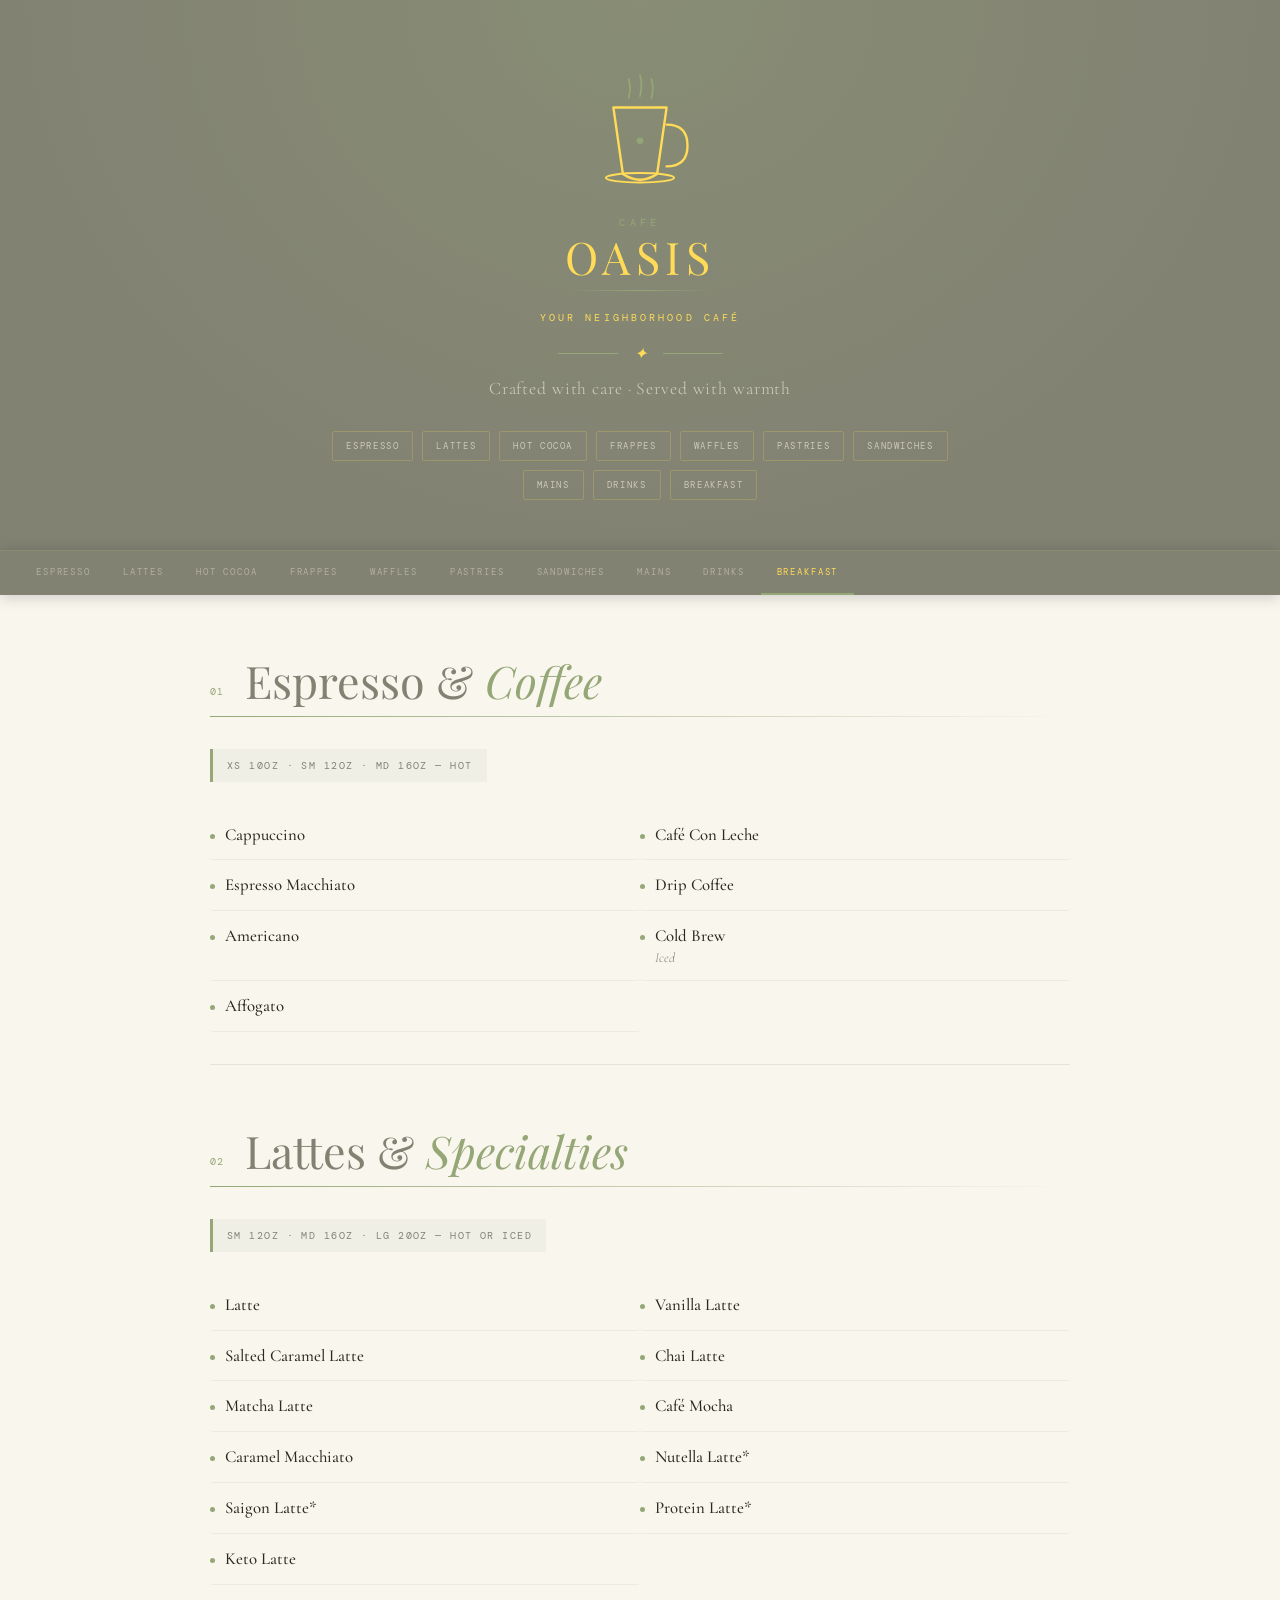
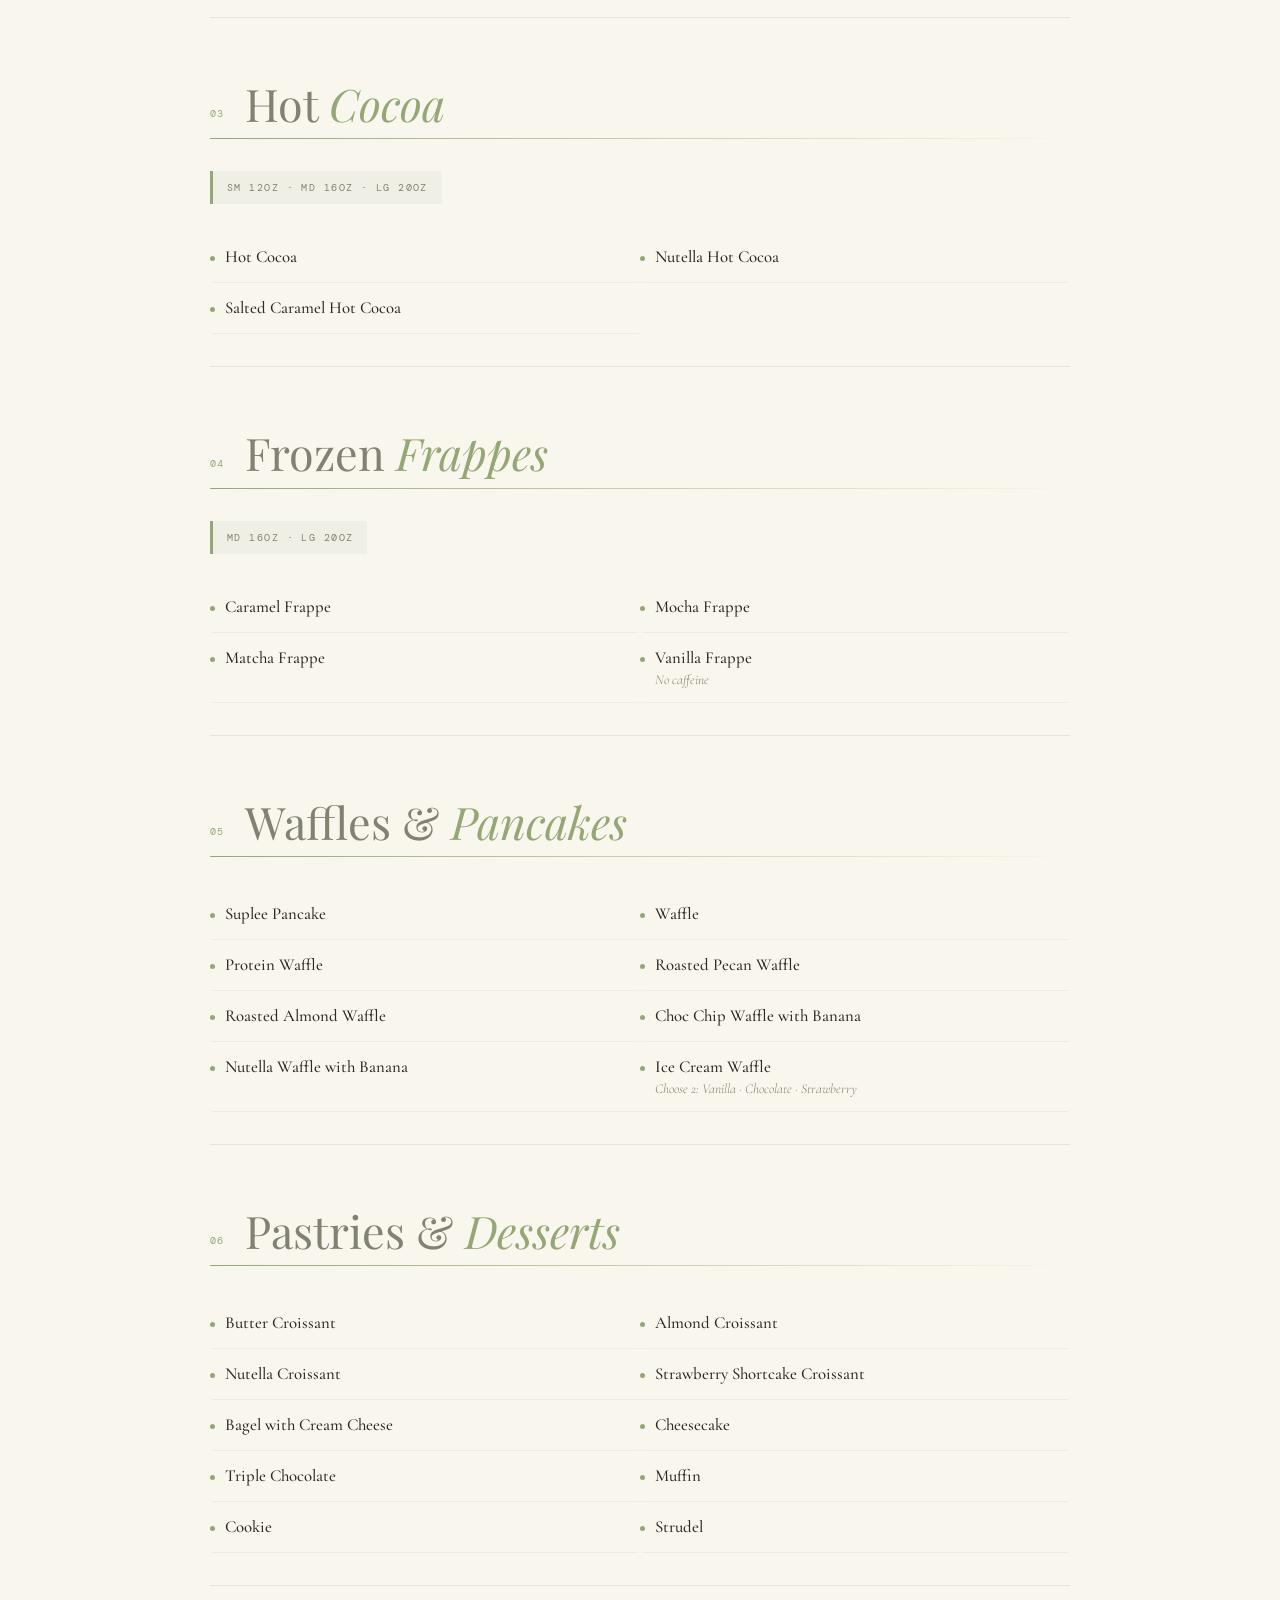
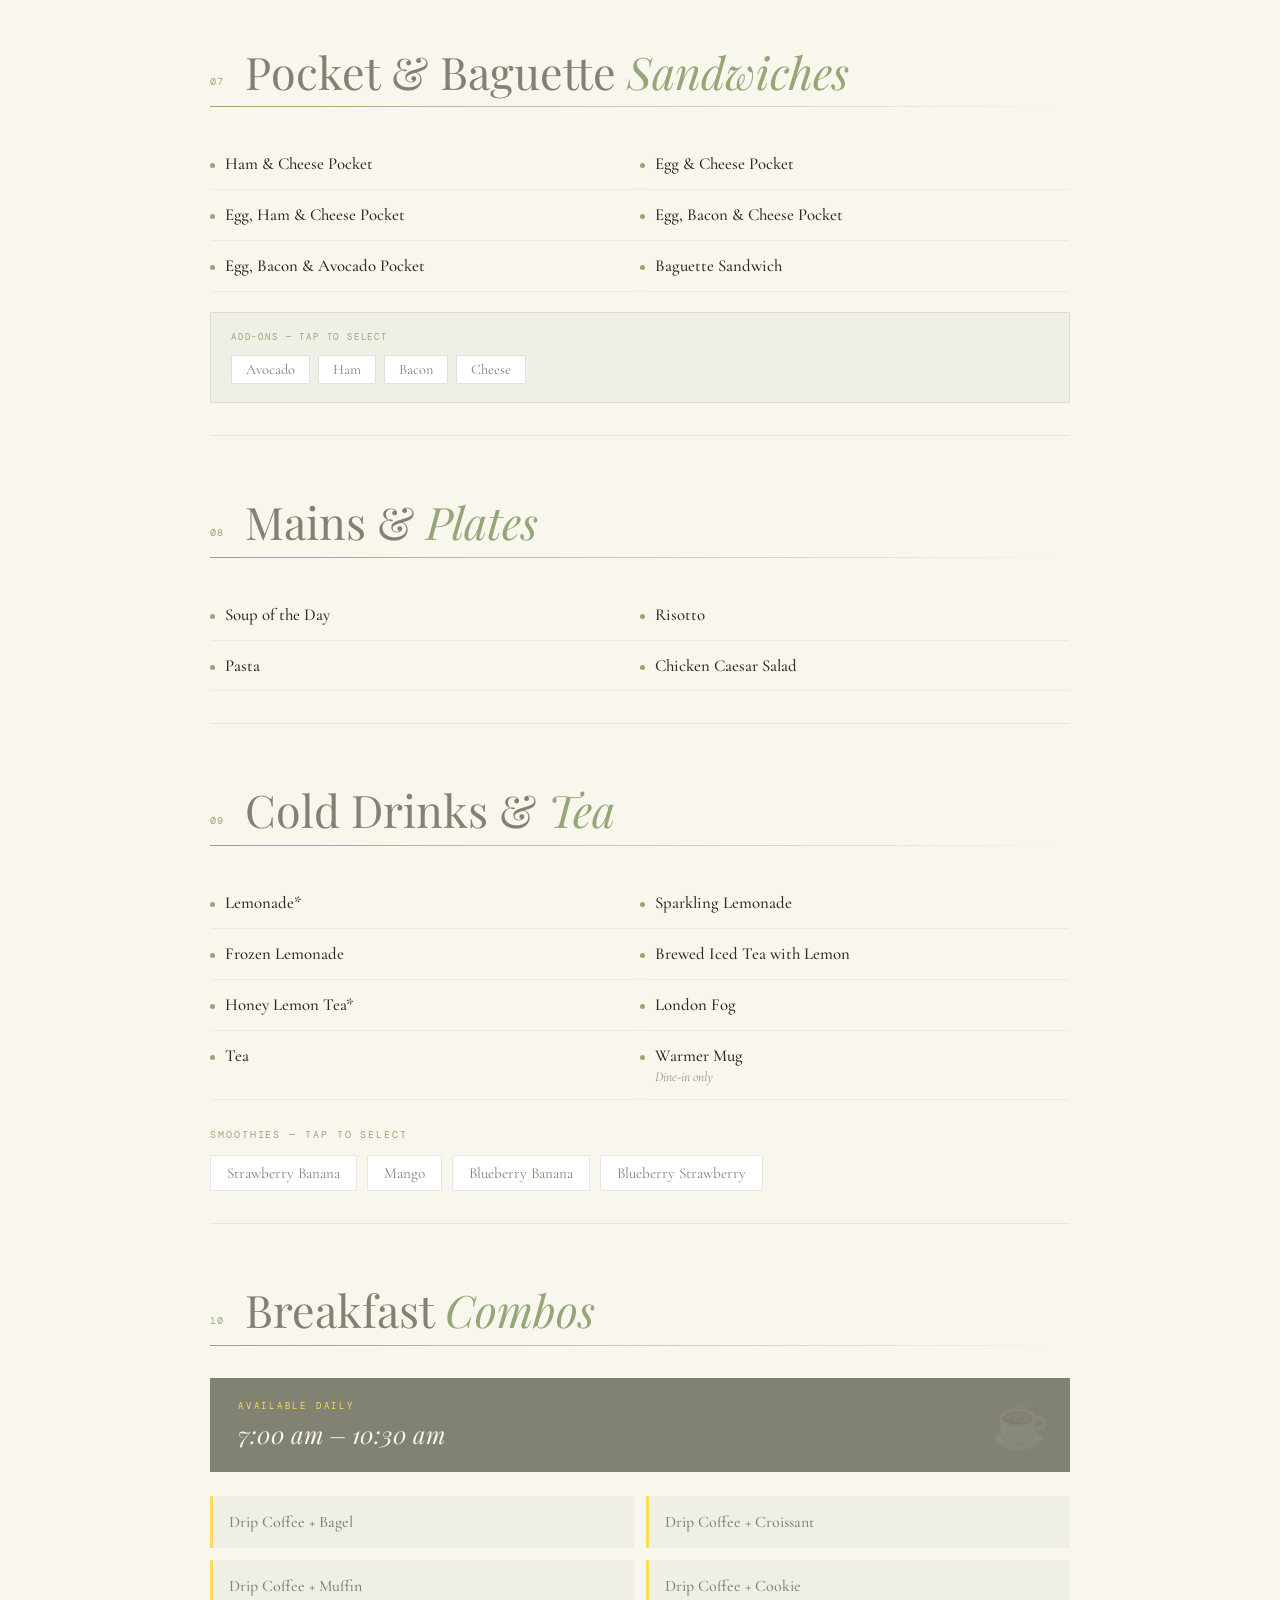
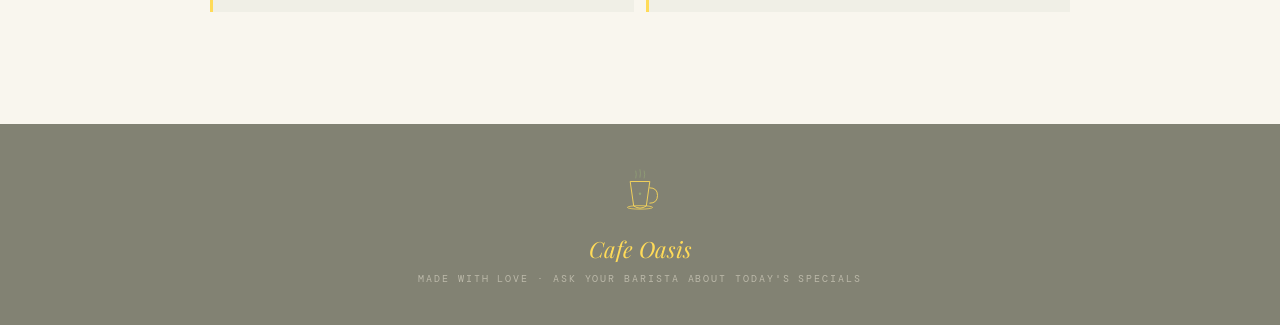
==== index.html @ a95faa0d "initial commit" ====
<!DOCTYPE html>
<html lang="en">
<head>
<meta charset="UTF-8">
<meta name="viewport" content="width=device-width, initial-scale=1.0">
<title>Cafe Oasis</title>
<link href="https://fonts.googleapis.com/css2?family=Playfair+Display:ital,wght@0,400;0,700;1,400&family=Cormorant+Garamond:wght@300;400;500&family=DM+Mono:wght@300;400&display=swap" rel="stylesheet">
<style>
  :root {
    --cream: #F9F6EE;
    --dark: #2A2A20;
    --espresso: #828273;
    --caramel: #95A776;
    --gold: #FFDB58;
    --muted: #828273;
    --section-bg: #F0EFE6;
  }

  html { scroll-behavior: smooth; }
  * { margin: 0; padding: 0; box-sizing: border-box; }

  body {
    background-color: var(--cream);
    color: var(--dark);
    font-family: 'Cormorant Garamond', serif;
    min-height: 100vh;
  }

  /* HERO */
  .hero {
    background-color: var(--espresso);
    color: var(--cream);
    text-align: center;
    padding: 60px 20px 50px;
    position: relative;
    overflow: hidden;
  }
  .hero::before {
    content: '';
    position: absolute;
    inset: 0;
    background: radial-gradient(ellipse at 50% 0%, rgba(149,167,118,0.3) 0%, transparent 70%);
  }
  .hero-tag {
    font-family: 'DM Mono', monospace;
    font-size: 0.65rem;
    letter-spacing: 0.3em;
    text-transform: uppercase;
    color: var(--gold);
    margin-bottom: 14px;
    opacity: 0;
    animation: fadeUp 0.8s 0.2s forwards;
    position: relative; z-index: 1;
  }
  .hero-divider {
    display: flex;
    align-items: center;
    justify-content: center;
    gap: 16px;
    margin: 20px auto 14px;
    opacity: 0;
    animation: fadeUp 0.8s 0.6s forwards;
    position: relative; z-index: 1;
  }
  .hero-divider span { width: 60px; height: 1px; background: var(--caramel); display: block; }
  .hero-divider i { color: var(--gold); font-size: 1rem; }
  .hero-sub {
    font-family: 'Cormorant Garamond', serif;
    font-size: 1.1rem;
    font-weight: 300;
    color: rgba(245,239,224,0.7);
    letter-spacing: 0.05em;
    opacity: 0;
    animation: fadeUp 0.8s 0.8s forwards;
    position: relative; z-index: 1;
  }

  /* HERO QUICK-JUMP NAV */
  .hero-nav {
    display: flex;
    flex-wrap: wrap;
    justify-content: center;
    gap: 9px;
    margin-top: 32px;
    max-width: 680px;
    margin-left: auto;
    margin-right: auto;
    opacity: 0;
    animation: fadeUp 0.8s 1s forwards;
    position: relative;
    z-index: 1;
  }
  .hero-nav a {
    font-family: 'DM Mono', monospace;
    font-size: 0.57rem;
    letter-spacing: 0.18em;
    text-transform: uppercase;
    color: rgba(245,239,224,0.65);
    text-decoration: none;
    padding: 8px 13px;
    border: 1px solid rgba(255,219,88,0.22);
    border-radius: 2px;
    transition: all 0.2s;
  }
  .hero-nav a:hover {
    color: var(--gold);
    border-color: var(--gold);
    background: rgba(255,219,88,0.1);
    transform: translateY(-1px);
  }

  /* STICKY NAV */
  .nav-wrapper {
    background: var(--espresso);
    border-top: 1px solid rgba(149,167,118,0.3);
    position: sticky;
    top: 0;
    z-index: 100;
    overflow-x: auto;
    scrollbar-width: none;
    box-shadow: 0 2px 14px rgba(0,0,0,0.18);
  }
  .nav-wrapper::-webkit-scrollbar { display: none; }
  .nav-tabs { display: flex; padding: 0 20px; min-width: max-content; }
  .nav-tab {
    font-family: 'DM Mono', monospace;
    font-size: 0.58rem;
    letter-spacing: 0.2em;
    text-transform: uppercase;
    color: rgba(245,239,224,0.42);
    padding: 15px 16px;
    cursor: pointer;
    border-bottom: 2px solid transparent;
    transition: all 0.2s;
    white-space: nowrap;
    text-decoration: none;
    display: block;
  }
  .nav-tab:hover { color: var(--gold); }
  .nav-tab.active { color: var(--gold); border-bottom-color: var(--caramel); }

  /* CONTENT */
  .content { max-width: 900px; margin: 0 auto; padding: 0 20px 80px; }

  /* SECTIONS */
  .section {
    padding: 64px 0 32px;
    border-bottom: 1px solid rgba(130,130,115,0.15);
    opacity: 0;
    transform: translateY(24px);
    transition: opacity 0.55s ease, transform 0.55s ease;
  }
  .section.visible { opacity: 1; transform: translateY(0); }
  .section:last-child { border-bottom: none; }

  .section-header { display: flex; align-items: flex-end; gap: 20px; margin-bottom: 10px; }
  .section-number {
    font-family: 'DM Mono', monospace;
    font-size: 0.6rem;
    color: var(--caramel);
    letter-spacing: 0.15em;
    padding-bottom: 6px;
  }
  .section-title {
    font-family: 'Playfair Display', serif;
    font-size: clamp(1.8rem, 5vw, 2.8rem);
    font-weight: 400;
    color: var(--espresso);
    line-height: 1;
  }
  .section-title em { font-style: italic; color: var(--caramel); }
  .section-rule {
    width: 100%;
    height: 1px;
    background: linear-gradient(to right, var(--caramel) 0%, transparent 100%);
    margin-bottom: 32px;
    margin-top: 12px;
  }
  .size-note {
    font-family: 'DM Mono', monospace;
    font-size: 0.6rem;
    letter-spacing: 0.15em;
    color: var(--muted);
    text-transform: uppercase;
    margin-bottom: 28px;
    padding: 10px 14px;
    background: var(--section-bg);
    border-left: 3px solid var(--caramel);
    display: inline-block;
  }

  /* MENU ITEMS */
  .items-grid { display: grid; grid-template-columns: 1fr 1fr; gap: 0; }
  @media (max-width: 580px) { .items-grid { grid-template-columns: 1fr; } }

  .menu-item {
    padding: 14px 10px 14px 0;
    border-bottom: 1px solid rgba(130,130,115,0.1);
    display: flex;
    align-items: baseline;
    gap: 10px;
    cursor: pointer;
    position: relative;
    transition: background 0.18s, padding-left 0.18s;
    border-radius: 3px;
  }
  .menu-item:hover { background: rgba(149,167,118,0.09); padding-left: 10px; }
  .menu-item:hover .item-dot { background: var(--gold); transform: scale(1.6); }
  .menu-item:hover .item-name { color: var(--caramel); }
  .menu-item.flash { background: rgba(255,219,88,0.15); }

  .item-dot {
    width: 5px; height: 5px;
    border-radius: 50%;
    background: var(--caramel);
    flex-shrink: 0;
    position: relative; top: -1px;
    transition: background 0.18s, transform 0.18s;
  }
  .item-name {
    font-family: 'Cormorant Garamond', serif;
    font-size: 1.05rem;
    font-weight: 500;
    color: var(--dark);
    line-height: 1.3;
    transition: color 0.18s;
  }
  .item-note {
    font-family: 'Cormorant Garamond', serif;
    font-size: 0.85rem;
    color: var(--muted);
    font-style: italic;
    font-weight: 300;
    display: block;
    margin-top: 2px;
  }

  /* ADD-ONS */
  .addons {
    margin-top: 20px;
    padding: 18px 20px;
    background: var(--section-bg);
    border: 1px solid rgba(149,167,118,0.2);
  }
  .addons-label {
    font-family: 'DM Mono', monospace;
    font-size: 0.57rem;
    letter-spacing: 0.2em;
    text-transform: uppercase;
    color: var(--caramel);
    margin-bottom: 12px;
  }
  .addons-list { display: flex; flex-wrap: wrap; gap: 8px; }
  .addon-chip {
    font-family: 'Cormorant Garamond', serif;
    font-size: 0.9rem;
    padding: 5px 14px;
    border: 1px solid rgba(130,130,115,0.25);
    color: var(--espresso);
    background: white;
    cursor: pointer;
    transition: all 0.18s;
    border-radius: 2px;
    user-select: none;
  }
  .addon-chip:hover { background: rgba(255,219,88,0.15); border-color: var(--gold); }
  .addon-chip.selected { background: var(--caramel); color: white; border-color: var(--caramel); }

  /* SMOOTHIES */
  .smoothie-list { display: flex; flex-wrap: wrap; gap: 10px; margin-top: 8px; }
  .smoothie-chip {
    font-family: 'Cormorant Garamond', serif;
    font-size: 0.95rem;
    padding: 8px 16px;
    background: white;
    border: 1px solid rgba(130,130,115,0.2);
    color: var(--espresso);
    cursor: pointer;
    transition: all 0.18s;
    border-radius: 2px;
  }
  .smoothie-chip:hover { background: var(--caramel); color: white; border-color: var(--caramel); }
  .smoothie-chip.selected { background: var(--caramel); color: white; border-color: var(--caramel); }

  /* BREAKFAST */
  .breakfast-banner {
    background: var(--espresso);
    color: var(--cream);
    padding: 22px 28px;
    margin-bottom: 24px;
    position: relative;
    overflow: hidden;
  }
  .breakfast-banner::after {
    content: '☕';
    position: absolute; right: 20px; top: 50%;
    transform: translateY(-50%);
    font-size: 3rem; opacity: 0.08;
  }
  .bb-label {
    font-family: 'DM Mono', monospace;
    font-size: 0.58rem; letter-spacing: 0.3em;
    color: var(--gold); text-transform: uppercase; margin-bottom: 6px;
  }
  .bb-time { font-family: 'Playfair Display', serif; font-size: 1.5rem; font-style: italic; }
  .breakfast-items { display: grid; grid-template-columns: 1fr 1fr; gap: 12px; }
  @media (max-width: 480px) { .breakfast-items { grid-template-columns: 1fr; } }
  .breakfast-combo {
    padding: 16px;
    background: var(--section-bg);
    border-left: 3px solid var(--gold);
    cursor: pointer;
    transition: all 0.18s;
  }
  .breakfast-combo:hover { background: rgba(255,219,88,0.12); border-left-color: var(--caramel); transform: translateX(3px); }
  .breakfast-combo.selected { border-left-color: var(--caramel); background: rgba(149,167,118,0.12); }
  .combo-name { font-family: 'Cormorant Garamond', serif; font-size: 1rem; font-weight: 500; color: var(--espresso); }

  /* TOAST */
  .toast {
    position: fixed;
    bottom: 28px; left: 50%;
    transform: translateX(-50%) translateY(16px);
    background: var(--dark);
    color: var(--gold);
    font-family: 'DM Mono', monospace;
    font-size: 0.62rem;
    letter-spacing: 0.1em;
    padding: 11px 22px;
    border-radius: 2px;
    opacity: 0;
    pointer-events: none;
    transition: all 0.28s;
    z-index: 999;
    white-space: nowrap;
    border-left: 3px solid var(--caramel);
    box-shadow: 0 4px 20px rgba(0,0,0,0.2);
  }
  .toast.show { opacity: 1; transform: translateX(-50%) translateY(0); }

  /* BACK TO TOP */
  .back-top {
    position: fixed;
    bottom: 28px; right: 24px;
    width: 42px; height: 42px;
    background: var(--espresso);
    color: var(--gold);
    border: 1px solid rgba(255,219,88,0.3);
    border-radius: 2px;
    display: flex; align-items: center; justify-content: center;
    cursor: pointer;
    font-size: 1.1rem;
    opacity: 0; pointer-events: none;
    transition: all 0.3s;
    text-decoration: none;
    z-index: 200;
  }
  .back-top.visible { opacity: 1; pointer-events: all; }
  .back-top:hover { background: var(--caramel); border-color: var(--caramel); color: white; transform: translateY(-2px); }

  /* FOOTER */
  .footer {
    background: var(--espresso);
    color: rgba(245,239,224,0.5);
    text-align: center;
    padding: 40px 20px;
    font-family: 'DM Mono', monospace;
    font-size: 0.6rem;
    letter-spacing: 0.2em;
    text-transform: uppercase;
  }
  .footer strong {
    display: block;
    font-family: 'Playfair Display', serif;
    font-size: 1.4rem; font-weight: 400; font-style: italic;
    color: var(--gold); letter-spacing: 0; text-transform: none; margin-bottom: 8px;
  }

  @keyframes fadeUp {
    from { opacity: 0; transform: translateY(20px); }
    to { opacity: 1; transform: translateY(0); }
  }
</style>
</head>
<body>

<!-- HERO -->
<div class="hero" id="top">
  <div style="display:flex;flex-direction:column;align-items:center;margin-bottom:20px;opacity:0;animation:fadeUp 0.8s 0.1s forwards;position:relative;z-index:1;">
    <svg xmlns="http://www.w3.org/2000/svg" viewBox="0 0 200 160" width="190" height="152">
      <path d="M72 50 L82 120 Q100 132 118 120 L128 50 Z" fill="none" stroke="#FFDB58" stroke-width="2.5" stroke-linejoin="round"/>
      <path d="M128 68 Q150 68 150 90 Q150 112 128 112" fill="none" stroke="#FFDB58" stroke-width="2.5" stroke-linecap="round"/>
      <path d="M88 40 Q91 30 88 20" fill="none" stroke="#95A776" stroke-width="1.8" stroke-linecap="round"/>
      <path d="M100 38 Q103 26 100 16" fill="none" stroke="#95A776" stroke-width="1.8" stroke-linecap="round"/>
      <path d="M112 40 Q115 30 112 20" fill="none" stroke="#95A776" stroke-width="1.8" stroke-linecap="round"/>
      <ellipse cx="100" cy="124" rx="36" ry="5" fill="none" stroke="#FFDB58" stroke-width="2"/>
      <circle cx="100" cy="85" r="3.5" fill="#95A776" opacity="0.9"/>
    </svg>
    <div style="text-align:center;margin-top:4px;">
      <div style="font-family:'DM Mono',monospace;font-size:0.62rem;letter-spacing:0.45em;color:#95A776;text-transform:uppercase;margin-bottom:6px;">cafe</div>
      <div style="font-family:'Playfair Display',serif;font-size:2.8rem;font-weight:400;letter-spacing:0.12em;color:#FFDB58;line-height:1;text-transform:uppercase;">Oasis</div>
      <div style="height:1px;background:linear-gradient(to right,transparent,#95A776,transparent);margin-top:10px;"></div>
    </div>
  </div>

  <div class="hero-tag">Your Neighborhood Café</div>
  <div class="hero-divider"><span></span><i>✦</i><span></span></div>
  <div class="hero-sub">Crafted with care · Served with warmth</div>

  <!-- Quick-jump links in hero -->
  <nav class="hero-nav">
    <a href="#espresso">Espresso</a>
    <a href="#lattes">Lattes</a>
    <a href="#cocoa">Hot Cocoa</a>
    <a href="#frappes">Frappes</a>
    <a href="#waffles">Waffles</a>
    <a href="#pastries">Pastries</a>
    <a href="#sandwiches">Sandwiches</a>
    <a href="#mains">Mains</a>
    <a href="#drinks">Drinks</a>
    <a href="#breakfast">Breakfast</a>
  </nav>
</div>

<!-- STICKY NAV TABS -->
<div class="nav-wrapper">
  <div class="nav-tabs">
    <a class="nav-tab active" href="#espresso">Espresso</a>
    <a class="nav-tab" href="#lattes">Lattes</a>
    <a class="nav-tab" href="#cocoa">Hot Cocoa</a>
    <a class="nav-tab" href="#frappes">Frappes</a>
    <a class="nav-tab" href="#waffles">Waffles</a>
    <a class="nav-tab" href="#pastries">Pastries</a>
    <a class="nav-tab" href="#sandwiches">Sandwiches</a>
    <a class="nav-tab" href="#mains">Mains</a>
    <a class="nav-tab" href="#drinks">Drinks</a>
    <a class="nav-tab" href="#breakfast">Breakfast</a>
  </div>
</div>

<!-- CONTENT -->
<div class="content">

  <!-- 01 ESPRESSO -->
  <div class="section" id="espresso">
    <div class="section-header">
      <div class="section-number">01</div>
      <h2 class="section-title">Espresso &amp; <em>Coffee</em></h2>
    </div>
    <div class="section-rule"></div>
    <div class="size-note">XS 10oz · SM 12oz · MD 16oz — Hot</div>
    <div class="items-grid">
      <div class="menu-item"><div class="item-dot"></div><div><div class="item-name">Cappuccino</div></div></div>
      <div class="menu-item"><div class="item-dot"></div><div><div class="item-name">Café Con Leche</div></div></div>
      <div class="menu-item"><div class="item-dot"></div><div><div class="item-name">Espresso Macchiato</div></div></div>
      <div class="menu-item"><div class="item-dot"></div><div><div class="item-name">Drip Coffee</div></div></div>
      <div class="menu-item"><div class="item-dot"></div><div><div class="item-name">Americano</div></div></div>
      <div class="menu-item"><div class="item-dot"></div><div><div class="item-name">Cold Brew</div><span class="item-note">Iced</span></div></div>
      <div class="menu-item"><div class="item-dot"></div><div><div class="item-name">Affogato</div></div></div>
    </div>
  </div>

  <!-- 02 LATTES -->
  <div class="section" id="lattes">
    <div class="section-header">
      <div class="section-number">02</div>
      <h2 class="section-title">Lattes &amp; <em>Specialties</em></h2>
    </div>
    <div class="section-rule"></div>
    <div class="size-note">SM 12oz · MD 16oz · LG 20oz — Hot or Iced</div>
    <div class="items-grid">
      <div class="menu-item"><div class="item-dot"></div><div><div class="item-name">Latte</div></div></div>
      <div class="menu-item"><div class="item-dot"></div><div><div class="item-name">Vanilla Latte</div></div></div>
      <div class="menu-item"><div class="item-dot"></div><div><div class="item-name">Salted Caramel Latte</div></div></div>
      <div class="menu-item"><div class="item-dot"></div><div><div class="item-name">Chai Latte</div></div></div>
      <div class="menu-item"><div class="item-dot"></div><div><div class="item-name">Matcha Latte</div></div></div>
      <div class="menu-item"><div class="item-dot"></div><div><div class="item-name">Café Mocha</div></div></div>
      <div class="menu-item"><div class="item-dot"></div><div><div class="item-name">Caramel Macchiato</div></div></div>
      <div class="menu-item"><div class="item-dot"></div><div><div class="item-name">Nutella Latte*</div></div></div>
      <div class="menu-item"><div class="item-dot"></div><div><div class="item-name">Saigon Latte*</div></div></div>
      <div class="menu-item"><div class="item-dot"></div><div><div class="item-name">Protein Latte*</div></div></div>
      <div class="menu-item"><div class="item-dot"></div><div><div class="item-name">Keto Latte</div></div></div>
    </div>
  </div>

  <!-- 03 HOT COCOA -->
  <div class="section" id="cocoa">
    <div class="section-header">
      <div class="section-number">03</div>
      <h2 class="section-title">Hot <em>Cocoa</em></h2>
    </div>
    <div class="section-rule"></div>
    <div class="size-note">SM 12oz · MD 16oz · LG 20oz</div>
    <div class="items-grid">
      <div class="menu-item"><div class="item-dot"></div><div><div class="item-name">Hot Cocoa</div></div></div>
      <div class="menu-item"><div class="item-dot"></div><div><div class="item-name">Nutella Hot Cocoa</div></div></div>
      <div class="menu-item"><div class="item-dot"></div><div><div class="item-name">Salted Caramel Hot Cocoa</div></div></div>
    </div>
  </div>

  <!-- 04 FRAPPES -->
  <div class="section" id="frappes">
    <div class="section-header">
      <div class="section-number">04</div>
      <h2 class="section-title">Frozen <em>Frappes</em></h2>
    </div>
    <div class="section-rule"></div>
    <div class="size-note">MD 16oz · LG 20oz</div>
    <div class="items-grid">
      <div class="menu-item"><div class="item-dot"></div><div><div class="item-name">Caramel Frappe</div></div></div>
      <div class="menu-item"><div class="item-dot"></div><div><div class="item-name">Mocha Frappe</div></div></div>
      <div class="menu-item"><div class="item-dot"></div><div><div class="item-name">Matcha Frappe</div></div></div>
      <div class="menu-item"><div class="item-dot"></div><div><div class="item-name">Vanilla Frappe</div><span class="item-note">No caffeine</span></div></div>
    </div>
  </div>

  <!-- 05 WAFFLES -->
  <div class="section" id="waffles">
    <div class="section-header">
      <div class="section-number">05</div>
      <h2 class="section-title">Waffles &amp; <em>Pancakes</em></h2>
    </div>
    <div class="section-rule"></div>
    <div class="items-grid">
      <div class="menu-item"><div class="item-dot"></div><div><div class="item-name">Suplee Pancake</div></div></div>
      <div class="menu-item"><div class="item-dot"></div><div><div class="item-name">Waffle</div></div></div>
      <div class="menu-item"><div class="item-dot"></div><div><div class="item-name">Protein Waffle</div></div></div>
      <div class="menu-item"><div class="item-dot"></div><div><div class="item-name">Roasted Pecan Waffle</div></div></div>
      <div class="menu-item"><div class="item-dot"></div><div><div class="item-name">Roasted Almond Waffle</div></div></div>
      <div class="menu-item"><div class="item-dot"></div><div><div class="item-name">Choc Chip Waffle with Banana</div></div></div>
      <div class="menu-item"><div class="item-dot"></div><div><div class="item-name">Nutella Waffle with Banana</div></div></div>
      <div class="menu-item"><div class="item-dot"></div><div><div class="item-name">Ice Cream Waffle</div><span class="item-note">Choose 2: Vanilla · Chocolate · Strawberry</span></div></div>
    </div>
  </div>

  <!-- 06 PASTRIES -->
  <div class="section" id="pastries">
    <div class="section-header">
      <div class="section-number">06</div>
      <h2 class="section-title">Pastries &amp; <em>Desserts</em></h2>
    </div>
    <div class="section-rule"></div>
    <div class="items-grid">
      <div class="menu-item"><div class="item-dot"></div><div><div class="item-name">Butter Croissant</div></div></div>
      <div class="menu-item"><div class="item-dot"></div><div><div class="item-name">Almond Croissant</div></div></div>
      <div class="menu-item"><div class="item-dot"></div><div><div class="item-name">Nutella Croissant</div></div></div>
      <div class="menu-item"><div class="item-dot"></div><div><div class="item-name">Strawberry Shortcake Croissant</div></div></div>
      <div class="menu-item"><div class="item-dot"></div><div><div class="item-name">Bagel with Cream Cheese</div></div></div>
      <div class="menu-item"><div class="item-dot"></div><div><div class="item-name">Cheesecake</div></div></div>
      <div class="menu-item"><div class="item-dot"></div><div><div class="item-name">Triple Chocolate</div></div></div>
      <div class="menu-item"><div class="item-dot"></div><div><div class="item-name">Muffin</div></div></div>
      <div class="menu-item"><div class="item-dot"></div><div><div class="item-name">Cookie</div></div></div>
      <div class="menu-item"><div class="item-dot"></div><div><div class="item-name">Strudel</div></div></div>
    </div>
  </div>

  <!-- 07 SANDWICHES -->
  <div class="section" id="sandwiches">
    <div class="section-header">
      <div class="section-number">07</div>
      <h2 class="section-title">Pocket &amp; Baguette <em>Sandwiches</em></h2>
    </div>
    <div class="section-rule"></div>
    <div class="items-grid">
      <div class="menu-item"><div class="item-dot"></div><div><div class="item-name">Ham &amp; Cheese Pocket</div></div></div>
      <div class="menu-item"><div class="item-dot"></div><div><div class="item-name">Egg &amp; Cheese Pocket</div></div></div>
      <div class="menu-item"><div class="item-dot"></div><div><div class="item-name">Egg, Ham &amp; Cheese Pocket</div></div></div>
      <div class="menu-item"><div class="item-dot"></div><div><div class="item-name">Egg, Bacon &amp; Cheese Pocket</div></div></div>
      <div class="menu-item"><div class="item-dot"></div><div><div class="item-name">Egg, Bacon &amp; Avocado Pocket</div></div></div>
      <div class="menu-item"><div class="item-dot"></div><div><div class="item-name">Baguette Sandwich</div></div></div>
    </div>
    <div class="addons">
      <div class="addons-label">Add-ons — tap to select</div>
      <div class="addons-list">
        <div class="addon-chip">Avocado</div>
        <div class="addon-chip">Ham</div>
        <div class="addon-chip">Bacon</div>
        <div class="addon-chip">Cheese</div>
      </div>
    </div>
  </div>

  <!-- 08 MAINS -->
  <div class="section" id="mains">
    <div class="section-header">
      <div class="section-number">08</div>
      <h2 class="section-title">Mains &amp; <em>Plates</em></h2>
    </div>
    <div class="section-rule"></div>
    <div class="items-grid">
      <div class="menu-item"><div class="item-dot"></div><div><div class="item-name">Soup of the Day</div></div></div>
      <div class="menu-item"><div class="item-dot"></div><div><div class="item-name">Risotto</div></div></div>
      <div class="menu-item"><div class="item-dot"></div><div><div class="item-name">Pasta</div></div></div>
      <div class="menu-item"><div class="item-dot"></div><div><div class="item-name">Chicken Caesar Salad</div></div></div>
    </div>
  </div>

  <!-- 09 DRINKS -->
  <div class="section" id="drinks">
    <div class="section-header">
      <div class="section-number">09</div>
      <h2 class="section-title">Cold Drinks &amp; <em>Tea</em></h2>
    </div>
    <div class="section-rule"></div>
    <div class="items-grid">
      <div class="menu-item"><div class="item-dot"></div><div><div class="item-name">Lemonade*</div></div></div>
      <div class="menu-item"><div class="item-dot"></div><div><div class="item-name">Sparkling Lemonade</div></div></div>
      <div class="menu-item"><div class="item-dot"></div><div><div class="item-name">Frozen Lemonade</div></div></div>
      <div class="menu-item"><div class="item-dot"></div><div><div class="item-name">Brewed Iced Tea with Lemon</div></div></div>
      <div class="menu-item"><div class="item-dot"></div><div><div class="item-name">Honey Lemon Tea*</div></div></div>
      <div class="menu-item"><div class="item-dot"></div><div><div class="item-name">London Fog</div></div></div>
      <div class="menu-item"><div class="item-dot"></div><div><div class="item-name">Tea</div></div></div>
      <div class="menu-item"><div class="item-dot"></div><div><div class="item-name">Warmer Mug</div><span class="item-note">Dine-in only</span></div></div>
    </div>
    <div style="margin-top:28px;">
      <div style="font-family:'DM Mono',monospace;font-size:0.6rem;letter-spacing:0.2em;color:var(--caramel);text-transform:uppercase;margin-bottom:14px;">Smoothies — tap to select</div>
      <div class="smoothie-list">
        <div class="smoothie-chip">Strawberry Banana</div>
        <div class="smoothie-chip">Mango</div>
        <div class="smoothie-chip">Blueberry Banana</div>
        <div class="smoothie-chip">Blueberry Strawberry</div>
      </div>
    </div>
  </div>

  <!-- 10 BREAKFAST -->
  <div class="section" id="breakfast">
    <div class="section-header">
      <div class="section-number">10</div>
      <h2 class="section-title">Breakfast <em>Combos</em></h2>
    </div>
    <div class="section-rule"></div>
    <div class="breakfast-banner">
      <div class="bb-label">Available Daily</div>
      <div class="bb-time">7:00 am – 10:30 am</div>
    </div>
    <div class="breakfast-items">
      <div class="breakfast-combo"><div class="combo-name">Drip Coffee + Bagel</div></div>
      <div class="breakfast-combo"><div class="combo-name">Drip Coffee + Croissant</div></div>
      <div class="breakfast-combo"><div class="combo-name">Drip Coffee + Muffin</div></div>
      <div class="breakfast-combo"><div class="combo-name">Drip Coffee + Cookie</div></div>
    </div>
  </div>

</div>

<!-- FOOTER -->
<div class="footer">
  <div style="display:flex;flex-direction:column;align-items:center;margin-bottom:14px;">
    <svg xmlns="http://www.w3.org/2000/svg" viewBox="0 0 200 160" width="70" height="56">
      <path d="M72 50 L82 120 Q100 132 118 120 L128 50 Z" fill="none" stroke="#FFDB58" stroke-width="2.5" stroke-linejoin="round"/>
      <path d="M128 68 Q150 68 150 90 Q150 112 128 112" fill="none" stroke="#FFDB58" stroke-width="2.5" stroke-linecap="round"/>
      <path d="M88 40 Q91 30 88 20" fill="none" stroke="#95A776" stroke-width="1.8" stroke-linecap="round"/>
      <path d="M100 38 Q103 26 100 16" fill="none" stroke="#95A776" stroke-width="1.8" stroke-linecap="round"/>
      <path d="M112 40 Q115 30 112 20" fill="none" stroke="#95A776" stroke-width="1.8" stroke-linecap="round"/>
      <ellipse cx="100" cy="124" rx="36" ry="5" fill="none" stroke="#FFDB58" stroke-width="2"/>
      <circle cx="100" cy="85" r="3.5" fill="#95A776" opacity="0.9"/>
    </svg>
  </div>
  <strong>Cafe Oasis</strong>
  Made with love · Ask your barista about today's specials
</div>

<!-- BACK TO TOP -->
<a href="#top" class="back-top" id="backTop">↑</a>

<!-- TOAST NOTIFICATION -->
<div class="toast" id="toast"></div>

<script>
  // Scroll-reveal for sections
  const observer = new IntersectionObserver((entries) => {
    entries.forEach(e => { if (e.isIntersecting) e.target.classList.add('visible'); });
  }, { threshold: 0.08 });
  document.querySelectorAll('.section').forEach(s => observer.observe(s));

  // Active nav tab highlight on scroll
  const navTabs = document.querySelectorAll('.nav-tab');
  const sectionIds = ['espresso','lattes','cocoa','frappes','waffles','pastries','sandwiches','mains','drinks','breakfast'];
  const navObserver = new IntersectionObserver((entries) => {
    entries.forEach(e => {
      if (e.isIntersecting) {
        navTabs.forEach(t => t.classList.remove('active'));
        const match = document.querySelector(`.nav-tab[href="#${e.target.id}"]`);
        if (match) {
          match.classList.add('active');
          match.scrollIntoView({ inline: 'nearest', block: 'nearest' });
        }
      }
    });
  }, { rootMargin: '-25% 0px -65% 0px' });
  sectionIds.forEach(id => { const el = document.getElementById(id); if (el) navObserver.observe(el); });

  // Toast popup
  let toastTimer;
  function showToast(msg) {
    const t = document.getElementById('toast');
    clearTimeout(toastTimer);
    t.textContent = msg;
    t.classList.add('show');
    toastTimer = setTimeout(() => t.classList.remove('show'), 2000);
  }

  // Menu item click flash + toast
  document.querySelectorAll('.menu-item').forEach(item => {
    item.addEventListener('click', () => {
      const name = item.querySelector('.item-name').textContent;
      item.classList.add('flash');
      setTimeout(() => item.classList.remove('flash'), 350);
      showToast('✦  ' + name);
    });
  });

  // Add-on chip toggle
  document.querySelectorAll('.addon-chip').forEach(chip => {
    chip.addEventListener('click', () => {
      chip.classList.toggle('selected');
      showToast(chip.classList.contains('selected')
        ? '+ ' + chip.textContent + ' added'
        : '– ' + chip.textContent + ' removed');
    });
  });

  // Smoothie chip toggle
  document.querySelectorAll('.smoothie-chip').forEach(chip => {
    chip.addEventListener('click', () => {
      document.querySelectorAll('.smoothie-chip').forEach(c => c.classList.remove('selected'));
      chip.classList.add('selected');
      showToast('✦  ' + chip.textContent + ' Smoothie');
    });
  });

  // Breakfast combo click
  document.querySelectorAll('.breakfast-combo').forEach(combo => {
    combo.addEventListener('click', () => {
      document.querySelectorAll('.breakfast-combo').forEach(c => c.classList.remove('selected'));
      combo.classList.add('selected');
      showToast('✦  ' + combo.querySelector('.combo-name').textContent);
    });
  });

  // Back to top button
  const backTop = document.getElementById('backTop');
  window.addEventListener('scroll', () => {
    backTop.classList.toggle('visible', window.scrollY > 400);
  });
</script>
</body>
</html>
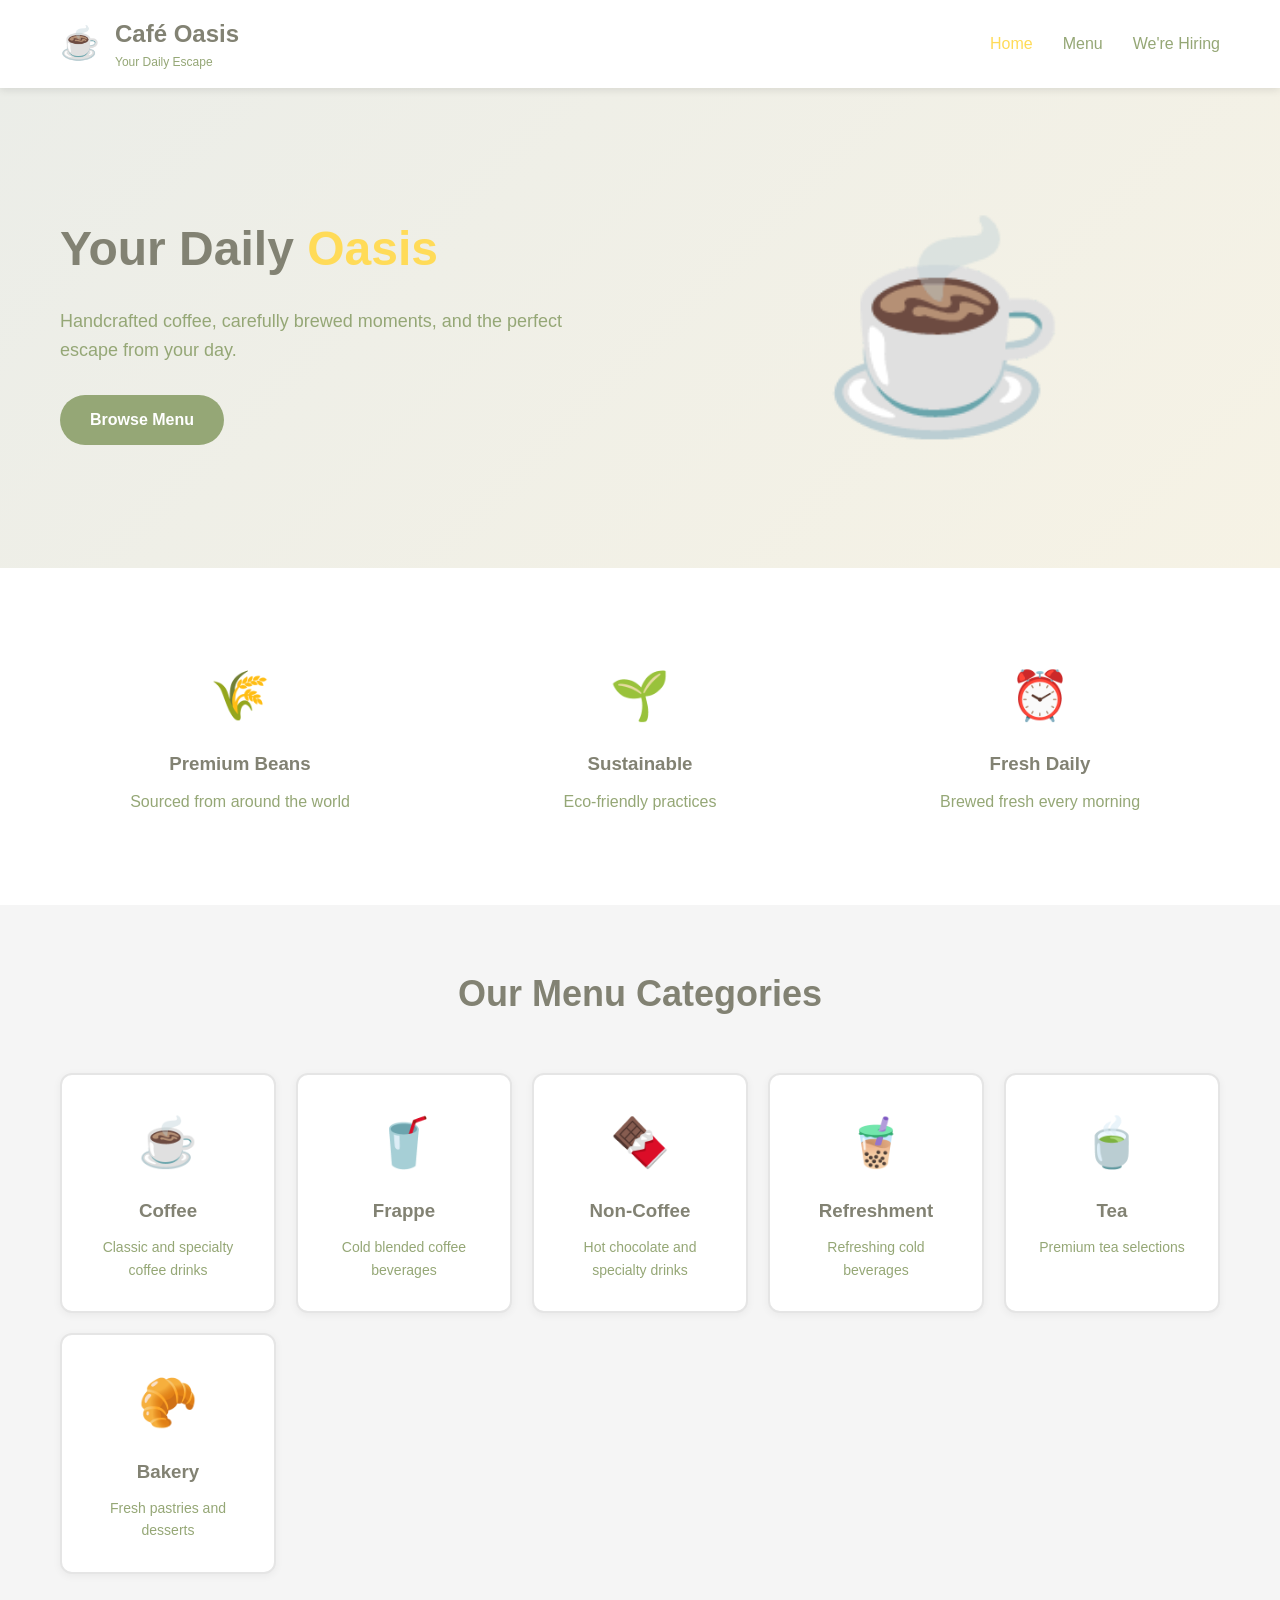
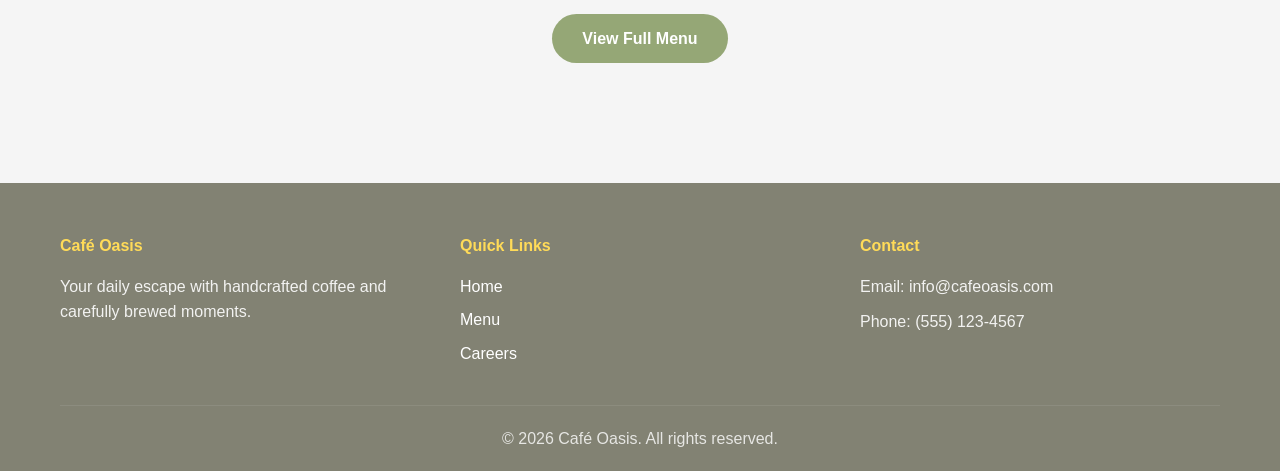
==== commit f3b84bb4: "Add files via upload" ====
--- a/index.html
+++ b/index.html
@@ -1,749 +1,139 @@
 <!DOCTYPE html>
 <html lang="en">
 <head>
-<meta charset="UTF-8">
-<meta name="viewport" content="width=device-width, initial-scale=1.0">
-<title>Cafe Oasis</title>
-<link href="https://fonts.googleapis.com/css2?family=Playfair+Display:ital,wght@0,400;0,700;1,400&family=Cormorant+Garamond:wght@300;400;500&family=DM+Mono:wght@300;400&display=swap" rel="stylesheet">
-<style>
-  :root {
-    --cream: #F9F6EE;
-    --dark: #2A2A20;
-    --espresso: #828273;
-    --caramel: #95A776;
-    --gold: #FFDB58;
-    --muted: #828273;
-    --section-bg: #F0EFE6;
-  }
-
-  html { scroll-behavior: smooth; }
-  * { margin: 0; padding: 0; box-sizing: border-box; }
-
-  body {
-    background-color: var(--cream);
-    color: var(--dark);
-    font-family: 'Cormorant Garamond', serif;
-    min-height: 100vh;
-  }
-
-  /* HERO */
-  .hero {
-    background-color: var(--espresso);
-    color: var(--cream);
-    text-align: center;
-    padding: 60px 20px 50px;
-    position: relative;
-    overflow: hidden;
-  }
-  .hero::before {
-    content: '';
-    position: absolute;
-    inset: 0;
-    background: radial-gradient(ellipse at 50% 0%, rgba(149,167,118,0.3) 0%, transparent 70%);
-  }
-  .hero-tag {
-    font-family: 'DM Mono', monospace;
-    font-size: 0.65rem;
-    letter-spacing: 0.3em;
-    text-transform: uppercase;
-    color: var(--gold);
-    margin-bottom: 14px;
-    opacity: 0;
-    animation: fadeUp 0.8s 0.2s forwards;
-    position: relative; z-index: 1;
-  }
-  .hero-divider {
-    display: flex;
-    align-items: center;
-    justify-content: center;
-    gap: 16px;
-    margin: 20px auto 14px;
-    opacity: 0;
-    animation: fadeUp 0.8s 0.6s forwards;
-    position: relative; z-index: 1;
-  }
-  .hero-divider span { width: 60px; height: 1px; background: var(--caramel); display: block; }
-  .hero-divider i { color: var(--gold); font-size: 1rem; }
-  .hero-sub {
-    font-family: 'Cormorant Garamond', serif;
-    font-size: 1.1rem;
-    font-weight: 300;
-    color: rgba(245,239,224,0.7);
-    letter-spacing: 0.05em;
-    opacity: 0;
-    animation: fadeUp 0.8s 0.8s forwards;
-    position: relative; z-index: 1;
-  }
-
-  /* HERO QUICK-JUMP NAV */
-  .hero-nav {
-    display: flex;
-    flex-wrap: wrap;
-    justify-content: center;
-    gap: 9px;
-    margin-top: 32px;
-    max-width: 680px;
-    margin-left: auto;
-    margin-right: auto;
-    opacity: 0;
-    animation: fadeUp 0.8s 1s forwards;
-    position: relative;
-    z-index: 1;
-  }
-  .hero-nav a {
-    font-family: 'DM Mono', monospace;
-    font-size: 0.57rem;
-    letter-spacing: 0.18em;
-    text-transform: uppercase;
-    color: rgba(245,239,224,0.65);
-    text-decoration: none;
-    padding: 8px 13px;
-    border: 1px solid rgba(255,219,88,0.22);
-    border-radius: 2px;
-    transition: all 0.2s;
-  }
-  .hero-nav a:hover {
-    color: var(--gold);
-    border-color: var(--gold);
-    background: rgba(255,219,88,0.1);
-    transform: translateY(-1px);
-  }
-
-  /* STICKY NAV */
-  .nav-wrapper {
-    background: var(--espresso);
-    border-top: 1px solid rgba(149,167,118,0.3);
-    position: sticky;
-    top: 0;
-    z-index: 100;
-    overflow-x: auto;
-    scrollbar-width: none;
-    box-shadow: 0 2px 14px rgba(0,0,0,0.18);
-  }
-  .nav-wrapper::-webkit-scrollbar { display: none; }
-  .nav-tabs { display: flex; padding: 0 20px; min-width: max-content; }
-  .nav-tab {
-    font-family: 'DM Mono', monospace;
-    font-size: 0.58rem;
-    letter-spacing: 0.2em;
-    text-transform: uppercase;
-    color: rgba(245,239,224,0.42);
-    padding: 15px 16px;
-    cursor: pointer;
-    border-bottom: 2px solid transparent;
-    transition: all 0.2s;
-    white-space: nowrap;
-    text-decoration: none;
-    display: block;
-  }
-  .nav-tab:hover { color: var(--gold); }
-  .nav-tab.active { color: var(--gold); border-bottom-color: var(--caramel); }
-
-  /* CONTENT */
-  .content { max-width: 900px; margin: 0 auto; padding: 0 20px 80px; }
-
-  /* SECTIONS */
-  .section {
-    padding: 64px 0 32px;
-    border-bottom: 1px solid rgba(130,130,115,0.15);
-    opacity: 0;
-    transform: translateY(24px);
-    transition: opacity 0.55s ease, transform 0.55s ease;
-  }
-  .section.visible { opacity: 1; transform: translateY(0); }
-  .section:last-child { border-bottom: none; }
-
-  .section-header { display: flex; align-items: flex-end; gap: 20px; margin-bottom: 10px; }
-  .section-number {
-    font-family: 'DM Mono', monospace;
-    font-size: 0.6rem;
-    color: var(--caramel);
-    letter-spacing: 0.15em;
-    padding-bottom: 6px;
-  }
-  .section-title {
-    font-family: 'Playfair Display', serif;
-    font-size: clamp(1.8rem, 5vw, 2.8rem);
-    font-weight: 400;
-    color: var(--espresso);
-    line-height: 1;
-  }
-  .section-title em { font-style: italic; color: var(--caramel); }
-  .section-rule {
-    width: 100%;
-    height: 1px;
-    background: linear-gradient(to right, var(--caramel) 0%, transparent 100%);
-    margin-bottom: 32px;
-    margin-top: 12px;
-  }
-  .size-note {
-    font-family: 'DM Mono', monospace;
-    font-size: 0.6rem;
-    letter-spacing: 0.15em;
-    color: var(--muted);
-    text-transform: uppercase;
-    margin-bottom: 28px;
-    padding: 10px 14px;
-    background: var(--section-bg);
-    border-left: 3px solid var(--caramel);
-    display: inline-block;
-  }
-
-  /* MENU ITEMS */
-  .items-grid { display: grid; grid-template-columns: 1fr 1fr; gap: 0; }
-  @media (max-width: 580px) { .items-grid { grid-template-columns: 1fr; } }
-
-  .menu-item {
-    padding: 14px 10px 14px 0;
-    border-bottom: 1px solid rgba(130,130,115,0.1);
-    display: flex;
-    align-items: baseline;
-    gap: 10px;
-    cursor: pointer;
-    position: relative;
-    transition: background 0.18s, padding-left 0.18s;
-    border-radius: 3px;
-  }
-  .menu-item:hover { background: rgba(149,167,118,0.09); padding-left: 10px; }
-  .menu-item:hover .item-dot { background: var(--gold); transform: scale(1.6); }
-  .menu-item:hover .item-name { color: var(--caramel); }
-  .menu-item.flash { background: rgba(255,219,88,0.15); }
-
-  .item-dot {
-    width: 5px; height: 5px;
-    border-radius: 50%;
-    background: var(--caramel);
-    flex-shrink: 0;
-    position: relative; top: -1px;
-    transition: background 0.18s, transform 0.18s;
-  }
-  .item-name {
-    font-family: 'Cormorant Garamond', serif;
-    font-size: 1.05rem;
-    font-weight: 500;
-    color: var(--dark);
-    line-height: 1.3;
-    transition: color 0.18s;
-  }
-  .item-note {
-    font-family: 'Cormorant Garamond', serif;
-    font-size: 0.85rem;
-    color: var(--muted);
-    font-style: italic;
-    font-weight: 300;
-    display: block;
-    margin-top: 2px;
-  }
-
-  /* ADD-ONS */
-  .addons {
-    margin-top: 20px;
-    padding: 18px 20px;
-    background: var(--section-bg);
-    border: 1px solid rgba(149,167,118,0.2);
-  }
-  .addons-label {
-    font-family: 'DM Mono', monospace;
-    font-size: 0.57rem;
-    letter-spacing: 0.2em;
-    text-transform: uppercase;
-    color: var(--caramel);
-    margin-bottom: 12px;
-  }
-  .addons-list { display: flex; flex-wrap: wrap; gap: 8px; }
-  .addon-chip {
-    font-family: 'Cormorant Garamond', serif;
-    font-size: 0.9rem;
-    padding: 5px 14px;
-    border: 1px solid rgba(130,130,115,0.25);
-    color: var(--espresso);
-    background: white;
-    cursor: pointer;
-    transition: all 0.18s;
-    border-radius: 2px;
-    user-select: none;
-  }
-  .addon-chip:hover { background: rgba(255,219,88,0.15); border-color: var(--gold); }
-  .addon-chip.selected { background: var(--caramel); color: white; border-color: var(--caramel); }
-
-  /* SMOOTHIES */
-  .smoothie-list { display: flex; flex-wrap: wrap; gap: 10px; margin-top: 8px; }
-  .smoothie-chip {
-    font-family: 'Cormorant Garamond', serif;
-    font-size: 0.95rem;
-    padding: 8px 16px;
-    background: white;
-    border: 1px solid rgba(130,130,115,0.2);
-    color: var(--espresso);
-    cursor: pointer;
-    transition: all 0.18s;
-    border-radius: 2px;
-  }
-  .smoothie-chip:hover { background: var(--caramel); color: white; border-color: var(--caramel); }
-  .smoothie-chip.selected { background: var(--caramel); color: white; border-color: var(--caramel); }
-
-  /* BREAKFAST */
-  .breakfast-banner {
-    background: var(--espresso);
-    color: var(--cream);
-    padding: 22px 28px;
-    margin-bottom: 24px;
-    position: relative;
-    overflow: hidden;
-  }
-  .breakfast-banner::after {
-    content: '☕';
-    position: absolute; right: 20px; top: 50%;
-    transform: translateY(-50%);
-    font-size: 3rem; opacity: 0.08;
-  }
-  .bb-label {
-    font-family: 'DM Mono', monospace;
-    font-size: 0.58rem; letter-spacing: 0.3em;
-    color: var(--gold); text-transform: uppercase; margin-bottom: 6px;
-  }
-  .bb-time { font-family: 'Playfair Display', serif; font-size: 1.5rem; font-style: italic; }
-  .breakfast-items { display: grid; grid-template-columns: 1fr 1fr; gap: 12px; }
-  @media (max-width: 480px) { .breakfast-items { grid-template-columns: 1fr; } }
-  .breakfast-combo {
-    padding: 16px;
-    background: var(--section-bg);
-    border-left: 3px solid var(--gold);
-    cursor: pointer;
-    transition: all 0.18s;
-  }
-  .breakfast-combo:hover { background: rgba(255,219,88,0.12); border-left-color: var(--caramel); transform: translateX(3px); }
-  .breakfast-combo.selected { border-left-color: var(--caramel); background: rgba(149,167,118,0.12); }
-  .combo-name { font-family: 'Cormorant Garamond', serif; font-size: 1rem; font-weight: 500; color: var(--espresso); }
-
-  /* TOAST */
-  .toast {
-    position: fixed;
-    bottom: 28px; left: 50%;
-    transform: translateX(-50%) translateY(16px);
-    background: var(--dark);
-    color: var(--gold);
-    font-family: 'DM Mono', monospace;
-    font-size: 0.62rem;
-    letter-spacing: 0.1em;
-    padding: 11px 22px;
-    border-radius: 2px;
-    opacity: 0;
-    pointer-events: none;
-    transition: all 0.28s;
-    z-index: 999;
-    white-space: nowrap;
-    border-left: 3px solid var(--caramel);
-    box-shadow: 0 4px 20px rgba(0,0,0,0.2);
-  }
-  .toast.show { opacity: 1; transform: translateX(-50%) translateY(0); }
-
-  /* BACK TO TOP */
-  .back-top {
-    position: fixed;
-    bottom: 28px; right: 24px;
-    width: 42px; height: 42px;
-    background: var(--espresso);
-    color: var(--gold);
-    border: 1px solid rgba(255,219,88,0.3);
-    border-radius: 2px;
-    display: flex; align-items: center; justify-content: center;
-    cursor: pointer;
-    font-size: 1.1rem;
-    opacity: 0; pointer-events: none;
-    transition: all 0.3s;
-    text-decoration: none;
-    z-index: 200;
-  }
-  .back-top.visible { opacity: 1; pointer-events: all; }
-  .back-top:hover { background: var(--caramel); border-color: var(--caramel); color: white; transform: translateY(-2px); }
-
-  /* FOOTER */
-  .footer {
-    background: var(--espresso);
-    color: rgba(245,239,224,0.5);
-    text-align: center;
-    padding: 40px 20px;
-    font-family: 'DM Mono', monospace;
-    font-size: 0.6rem;
-    letter-spacing: 0.2em;
-    text-transform: uppercase;
-  }
-  .footer strong {
-    display: block;
-    font-family: 'Playfair Display', serif;
-    font-size: 1.4rem; font-weight: 400; font-style: italic;
-    color: var(--gold); letter-spacing: 0; text-transform: none; margin-bottom: 8px;
-  }
-
-  @keyframes fadeUp {
-    from { opacity: 0; transform: translateY(20px); }
-    to { opacity: 1; transform: translateY(0); }
-  }
-</style>
+    <meta charset="UTF-8">
+    <meta name="viewport" content="width=device-width, initial-scale=1.0">
+    <title>Café Oasis - Your Daily Escape</title>
+    <link rel="stylesheet" href="styles.css">
 </head>
 <body>
+    <!-- Header -->
+    <header class="header">
+        <div class="container">
+            <div class="header-content">
+                <div class="logo">
+                    <span class="logo-icon">☕</span>
+                    <div>
+                        <h1>Café Oasis</h1>
+                        <p class="tagline">Your Daily Escape</p>
+                    </div>
+                </div>
+                <nav class="nav">
+                    <a href="index.html" class="nav-link active">Home</a>
+                    <a href="menu.html" class="nav-link">Menu</a>
+                    <a href="careers.html" class="nav-link">We're Hiring</a>
+                </nav>
+            </div>
+        </div>
+    </header>
 
-<!-- HERO -->
-<div class="hero" id="top">
-  <div style="display:flex;flex-direction:column;align-items:center;margin-bottom:20px;opacity:0;animation:fadeUp 0.8s 0.1s forwards;position:relative;z-index:1;">
-    <svg xmlns="http://www.w3.org/2000/svg" viewBox="0 0 200 160" width="190" height="152">
-      <path d="M72 50 L82 120 Q100 132 118 120 L128 50 Z" fill="none" stroke="#FFDB58" stroke-width="2.5" stroke-linejoin="round"/>
-      <path d="M128 68 Q150 68 150 90 Q150 112 128 112" fill="none" stroke="#FFDB58" stroke-width="2.5" stroke-linecap="round"/>
-      <path d="M88 40 Q91 30 88 20" fill="none" stroke="#95A776" stroke-width="1.8" stroke-linecap="round"/>
-      <path d="M100 38 Q103 26 100 16" fill="none" stroke="#95A776" stroke-width="1.8" stroke-linecap="round"/>
-      <path d="M112 40 Q115 30 112 20" fill="none" stroke="#95A776" stroke-width="1.8" stroke-linecap="round"/>
-      <ellipse cx="100" cy="124" rx="36" ry="5" fill="none" stroke="#FFDB58" stroke-width="2"/>
-      <circle cx="100" cy="85" r="3.5" fill="#95A776" opacity="0.9"/>
-    </svg>
-    <div style="text-align:center;margin-top:4px;">
-      <div style="font-family:'DM Mono',monospace;font-size:0.62rem;letter-spacing:0.45em;color:#95A776;text-transform:uppercase;margin-bottom:6px;">cafe</div>
-      <div style="font-family:'Playfair Display',serif;font-size:2.8rem;font-weight:400;letter-spacing:0.12em;color:#FFDB58;line-height:1;text-transform:uppercase;">Oasis</div>
-      <div style="height:1px;background:linear-gradient(to right,transparent,#95A776,transparent);margin-top:10px;"></div>
-    </div>
-  </div>
+    <!-- Hero Section -->
+    <section class="hero">
+        <div class="container">
+            <div class="hero-content">
+                <div class="hero-text">
+                    <h2>Your Daily <span class="highlight">Oasis</span></h2>
+                    <p>Handcrafted coffee, carefully brewed moments, and the perfect escape from your day.</p>
+                    <a href="menu.html" class="btn btn-primary">Browse Menu</a>
+                </div>
+                <div class="hero-image">
+                    <div class="coffee-cup">☕</div>
+                </div>
+            </div>
+        </div>
+    </section>
 
-  <div class="hero-tag">Your Neighborhood Café</div>
-  <div class="hero-divider"><span></span><i>✦</i><span></span></div>
-  <div class="hero-sub">Crafted with care · Served with warmth</div>
+    <!-- Features Section -->
+    <section class="features">
+        <div class="container">
+            <div class="features-grid">
+                <div class="feature-card">
+                    <div class="feature-icon">🌾</div>
+                    <h3>Premium Beans</h3>
+                    <p>Sourced from around the world</p>
+                </div>
+                <div class="feature-card">
+                    <div class="feature-icon">🌱</div>
+                    <h3>Sustainable</h3>
+                    <p>Eco-friendly practices</p>
+                </div>
+                <div class="feature-card">
+                    <div class="feature-icon">⏰</div>
+                    <h3>Fresh Daily</h3>
+                    <p>Brewed fresh every morning</p>
+                </div>
+            </div>
+        </div>
+    </section>
 
-  <!-- Quick-jump links in hero -->
-  <nav class="hero-nav">
-    <a href="#espresso">Espresso</a>
-    <a href="#lattes">Lattes</a>
-    <a href="#cocoa">Hot Cocoa</a>
-    <a href="#frappes">Frappes</a>
-    <a href="#waffles">Waffles</a>
-    <a href="#pastries">Pastries</a>
-    <a href="#sandwiches">Sandwiches</a>
-    <a href="#mains">Mains</a>
-    <a href="#drinks">Drinks</a>
-    <a href="#breakfast">Breakfast</a>
-  </nav>
-</div>
+    <!-- Menu Preview Section -->
+    <section class="menu-preview">
+        <div class="container">
+            <h2>Our Menu Categories</h2>
+            <div class="categories-grid">
+                <div class="category-card">
+                    <div class="category-icon">☕</div>
+                    <h3>Coffee</h3>
+                    <p>Classic and specialty coffee drinks</p>
+                </div>
+                <div class="category-card">
+                    <div class="category-icon">🥤</div>
+                    <h3>Frappe</h3>
+                    <p>Cold blended coffee beverages</p>
+                </div>
+                <div class="category-card">
+                    <div class="category-icon">🍫</div>
+                    <h3>Non-Coffee</h3>
+                    <p>Hot chocolate and specialty drinks</p>
+                </div>
+                <div class="category-card">
+                    <div class="category-icon">🧋</div>
+                    <h3>Refreshment</h3>
+                    <p>Refreshing cold beverages</p>
+                </div>
+                <div class="category-card">
+                    <div class="category-icon">🍵</div>
+                    <h3>Tea</h3>
+                    <p>Premium tea selections</p>
+                </div>
+                <div class="category-card">
+                    <div class="category-icon">🥐</div>
+                    <h3>Bakery</h3>
+                    <p>Fresh pastries and desserts</p>
+                </div>
+            </div>
+            <div class="menu-cta">
+                <a href="menu.html" class="btn btn-primary">View Full Menu</a>
+            </div>
+        </div>
+    </section>
 
-<!-- STICKY NAV TABS -->
-<div class="nav-wrapper">
-  <div class="nav-tabs">
-    <a class="nav-tab active" href="#espresso">Espresso</a>
-    <a class="nav-tab" href="#lattes">Lattes</a>
-    <a class="nav-tab" href="#cocoa">Hot Cocoa</a>
-    <a class="nav-tab" href="#frappes">Frappes</a>
-    <a class="nav-tab" href="#waffles">Waffles</a>
-    <a class="nav-tab" href="#pastries">Pastries</a>
-    <a class="nav-tab" href="#sandwiches">Sandwiches</a>
-    <a class="nav-tab" href="#mains">Mains</a>
-    <a class="nav-tab" href="#drinks">Drinks</a>
-    <a class="nav-tab" href="#breakfast">Breakfast</a>
-  </div>
-</div>
-
-<!-- CONTENT -->
-<div class="content">
-
-  <!-- 01 ESPRESSO -->
-  <div class="section" id="espresso">
-    <div class="section-header">
-      <div class="section-number">01</div>
-      <h2 class="section-title">Espresso &amp; <em>Coffee</em></h2>
-    </div>
-    <div class="section-rule"></div>
-    <div class="size-note">XS 10oz · SM 12oz · MD 16oz — Hot</div>
-    <div class="items-grid">
-      <div class="menu-item"><div class="item-dot"></div><div><div class="item-name">Cappuccino</div></div></div>
-      <div class="menu-item"><div class="item-dot"></div><div><div class="item-name">Café Con Leche</div></div></div>
-      <div class="menu-item"><div class="item-dot"></div><div><div class="item-name">Espresso Macchiato</div></div></div>
-      <div class="menu-item"><div class="item-dot"></div><div><div class="item-name">Drip Coffee</div></div></div>
-      <div class="menu-item"><div class="item-dot"></div><div><div class="item-name">Americano</div></div></div>
-      <div class="menu-item"><div class="item-dot"></div><div><div class="item-name">Cold Brew</div><span class="item-note">Iced</span></div></div>
-      <div class="menu-item"><div class="item-dot"></div><div><div class="item-name">Affogato</div></div></div>
-    </div>
-  </div>
-
-  <!-- 02 LATTES -->
-  <div class="section" id="lattes">
-    <div class="section-header">
-      <div class="section-number">02</div>
-      <h2 class="section-title">Lattes &amp; <em>Specialties</em></h2>
-    </div>
-    <div class="section-rule"></div>
-    <div class="size-note">SM 12oz · MD 16oz · LG 20oz — Hot or Iced</div>
-    <div class="items-grid">
-      <div class="menu-item"><div class="item-dot"></div><div><div class="item-name">Latte</div></div></div>
-      <div class="menu-item"><div class="item-dot"></div><div><div class="item-name">Vanilla Latte</div></div></div>
-      <div class="menu-item"><div class="item-dot"></div><div><div class="item-name">Salted Caramel Latte</div></div></div>
-      <div class="menu-item"><div class="item-dot"></div><div><div class="item-name">Chai Latte</div></div></div>
-      <div class="menu-item"><div class="item-dot"></div><div><div class="item-name">Matcha Latte</div></div></div>
-      <div class="menu-item"><div class="item-dot"></div><div><div class="item-name">Café Mocha</div></div></div>
-      <div class="menu-item"><div class="item-dot"></div><div><div class="item-name">Caramel Macchiato</div></div></div>
-      <div class="menu-item"><div class="item-dot"></div><div><div class="item-name">Nutella Latte*</div></div></div>
-      <div class="menu-item"><div class="item-dot"></div><div><div class="item-name">Saigon Latte*</div></div></div>
-      <div class="menu-item"><div class="item-dot"></div><div><div class="item-name">Protein Latte*</div></div></div>
-      <div class="menu-item"><div class="item-dot"></div><div><div class="item-name">Keto Latte</div></div></div>
-    </div>
-  </div>
-
-  <!-- 03 HOT COCOA -->
-  <div class="section" id="cocoa">
-    <div class="section-header">
-      <div class="section-number">03</div>
-      <h2 class="section-title">Hot <em>Cocoa</em></h2>
-    </div>
-    <div class="section-rule"></div>
-    <div class="size-note">SM 12oz · MD 16oz · LG 20oz</div>
-    <div class="items-grid">
-      <div class="menu-item"><div class="item-dot"></div><div><div class="item-name">Hot Cocoa</div></div></div>
-      <div class="menu-item"><div class="item-dot"></div><div><div class="item-name">Nutella Hot Cocoa</div></div></div>
-      <div class="menu-item"><div class="item-dot"></div><div><div class="item-name">Salted Caramel Hot Cocoa</div></div></div>
-    </div>
-  </div>
-
-  <!-- 04 FRAPPES -->
-  <div class="section" id="frappes">
-    <div class="section-header">
-      <div class="section-number">04</div>
-      <h2 class="section-title">Frozen <em>Frappes</em></h2>
-    </div>
-    <div class="section-rule"></div>
-    <div class="size-note">MD 16oz · LG 20oz</div>
-    <div class="items-grid">
-      <div class="menu-item"><div class="item-dot"></div><div><div class="item-name">Caramel Frappe</div></div></div>
-      <div class="menu-item"><div class="item-dot"></div><div><div class="item-name">Mocha Frappe</div></div></div>
-      <div class="menu-item"><div class="item-dot"></div><div><div class="item-name">Matcha Frappe</div></div></div>
-      <div class="menu-item"><div class="item-dot"></div><div><div class="item-name">Vanilla Frappe</div><span class="item-note">No caffeine</span></div></div>
-    </div>
-  </div>
-
-  <!-- 05 WAFFLES -->
-  <div class="section" id="waffles">
-    <div class="section-header">
-      <div class="section-number">05</div>
-      <h2 class="section-title">Waffles &amp; <em>Pancakes</em></h2>
-    </div>
-    <div class="section-rule"></div>
-    <div class="items-grid">
-      <div class="menu-item"><div class="item-dot"></div><div><div class="item-name">Suplee Pancake</div></div></div>
-      <div class="menu-item"><div class="item-dot"></div><div><div class="item-name">Waffle</div></div></div>
-      <div class="menu-item"><div class="item-dot"></div><div><div class="item-name">Protein Waffle</div></div></div>
-      <div class="menu-item"><div class="item-dot"></div><div><div class="item-name">Roasted Pecan Waffle</div></div></div>
-      <div class="menu-item"><div class="item-dot"></div><div><div class="item-name">Roasted Almond Waffle</div></div></div>
-      <div class="menu-item"><div class="item-dot"></div><div><div class="item-name">Choc Chip Waffle with Banana</div></div></div>
-      <div class="menu-item"><div class="item-dot"></div><div><div class="item-name">Nutella Waffle with Banana</div></div></div>
-      <div class="menu-item"><div class="item-dot"></div><div><div class="item-name">Ice Cream Waffle</div><span class="item-note">Choose 2: Vanilla · Chocolate · Strawberry</span></div></div>
-    </div>
-  </div>
-
-  <!-- 06 PASTRIES -->
-  <div class="section" id="pastries">
-    <div class="section-header">
-      <div class="section-number">06</div>
-      <h2 class="section-title">Pastries &amp; <em>Desserts</em></h2>
-    </div>
-    <div class="section-rule"></div>
-    <div class="items-grid">
-      <div class="menu-item"><div class="item-dot"></div><div><div class="item-name">Butter Croissant</div></div></div>
-      <div class="menu-item"><div class="item-dot"></div><div><div class="item-name">Almond Croissant</div></div></div>
-      <div class="menu-item"><div class="item-dot"></div><div><div class="item-name">Nutella Croissant</div></div></div>
-      <div class="menu-item"><div class="item-dot"></div><div><div class="item-name">Strawberry Shortcake Croissant</div></div></div>
-      <div class="menu-item"><div class="item-dot"></div><div><div class="item-name">Bagel with Cream Cheese</div></div></div>
-      <div class="menu-item"><div class="item-dot"></div><div><div class="item-name">Cheesecake</div></div></div>
-      <div class="menu-item"><div class="item-dot"></div><div><div class="item-name">Triple Chocolate</div></div></div>
-      <div class="menu-item"><div class="item-dot"></div><div><div class="item-name">Muffin</div></div></div>
-      <div class="menu-item"><div class="item-dot"></div><div><div class="item-name">Cookie</div></div></div>
-      <div class="menu-item"><div class="item-dot"></div><div><div class="item-name">Strudel</div></div></div>
-    </div>
-  </div>
-
-  <!-- 07 SANDWICHES -->
-  <div class="section" id="sandwiches">
-    <div class="section-header">
-      <div class="section-number">07</div>
-      <h2 class="section-title">Pocket &amp; Baguette <em>Sandwiches</em></h2>
-    </div>
-    <div class="section-rule"></div>
-    <div class="items-grid">
-      <div class="menu-item"><div class="item-dot"></div><div><div class="item-name">Ham &amp; Cheese Pocket</div></div></div>
-      <div class="menu-item"><div class="item-dot"></div><div><div class="item-name">Egg &amp; Cheese Pocket</div></div></div>
-      <div class="menu-item"><div class="item-dot"></div><div><div class="item-name">Egg, Ham &amp; Cheese Pocket</div></div></div>
-      <div class="menu-item"><div class="item-dot"></div><div><div class="item-name">Egg, Bacon &amp; Cheese Pocket</div></div></div>
-      <div class="menu-item"><div class="item-dot"></div><div><div class="item-name">Egg, Bacon &amp; Avocado Pocket</div></div></div>
-      <div class="menu-item"><div class="item-dot"></div><div><div class="item-name">Baguette Sandwich</div></div></div>
-    </div>
-    <div class="addons">
-      <div class="addons-label">Add-ons — tap to select</div>
-      <div class="addons-list">
-        <div class="addon-chip">Avocado</div>
-        <div class="addon-chip">Ham</div>
-        <div class="addon-chip">Bacon</div>
-        <div class="addon-chip">Cheese</div>
-      </div>
-    </div>
-  </div>
-
-  <!-- 08 MAINS -->
-  <div class="section" id="mains">
-    <div class="section-header">
-      <div class="section-number">08</div>
-      <h2 class="section-title">Mains &amp; <em>Plates</em></h2>
-    </div>
-    <div class="section-rule"></div>
-    <div class="items-grid">
-      <div class="menu-item"><div class="item-dot"></div><div><div class="item-name">Soup of the Day</div></div></div>
-      <div class="menu-item"><div class="item-dot"></div><div><div class="item-name">Risotto</div></div></div>
-      <div class="menu-item"><div class="item-dot"></div><div><div class="item-name">Pasta</div></div></div>
-      <div class="menu-item"><div class="item-dot"></div><div><div class="item-name">Chicken Caesar Salad</div></div></div>
-    </div>
-  </div>
-
-  <!-- 09 DRINKS -->
-  <div class="section" id="drinks">
-    <div class="section-header">
-      <div class="section-number">09</div>
-      <h2 class="section-title">Cold Drinks &amp; <em>Tea</em></h2>
-    </div>
-    <div class="section-rule"></div>
-    <div class="items-grid">
-      <div class="menu-item"><div class="item-dot"></div><div><div class="item-name">Lemonade*</div></div></div>
-      <div class="menu-item"><div class="item-dot"></div><div><div class="item-name">Sparkling Lemonade</div></div></div>
-      <div class="menu-item"><div class="item-dot"></div><div><div class="item-name">Frozen Lemonade</div></div></div>
-      <div class="menu-item"><div class="item-dot"></div><div><div class="item-name">Brewed Iced Tea with Lemon</div></div></div>
-      <div class="menu-item"><div class="item-dot"></div><div><div class="item-name">Honey Lemon Tea*</div></div></div>
-      <div class="menu-item"><div class="item-dot"></div><div><div class="item-name">London Fog</div></div></div>
-      <div class="menu-item"><div class="item-dot"></div><div><div class="item-name">Tea</div></div></div>
-      <div class="menu-item"><div class="item-dot"></div><div><div class="item-name">Warmer Mug</div><span class="item-note">Dine-in only</span></div></div>
-    </div>
-    <div style="margin-top:28px;">
-      <div style="font-family:'DM Mono',monospace;font-size:0.6rem;letter-spacing:0.2em;color:var(--caramel);text-transform:uppercase;margin-bottom:14px;">Smoothies — tap to select</div>
-      <div class="smoothie-list">
-        <div class="smoothie-chip">Strawberry Banana</div>
-        <div class="smoothie-chip">Mango</div>
-        <div class="smoothie-chip">Blueberry Banana</div>
-        <div class="smoothie-chip">Blueberry Strawberry</div>
-      </div>
-    </div>
-  </div>
-
-  <!-- 10 BREAKFAST -->
-  <div class="section" id="breakfast">
-    <div class="section-header">
-      <div class="section-number">10</div>
-      <h2 class="section-title">Breakfast <em>Combos</em></h2>
-    </div>
-    <div class="section-rule"></div>
-    <div class="breakfast-banner">
-      <div class="bb-label">Available Daily</div>
-      <div class="bb-time">7:00 am – 10:30 am</div>
-    </div>
-    <div class="breakfast-items">
-      <div class="breakfast-combo"><div class="combo-name">Drip Coffee + Bagel</div></div>
-      <div class="breakfast-combo"><div class="combo-name">Drip Coffee + Croissant</div></div>
-      <div class="breakfast-combo"><div class="combo-name">Drip Coffee + Muffin</div></div>
-      <div class="breakfast-combo"><div class="combo-name">Drip Coffee + Cookie</div></div>
-    </div>
-  </div>
-
-</div>
-
-<!-- FOOTER -->
-<div class="footer">
-  <div style="display:flex;flex-direction:column;align-items:center;margin-bottom:14px;">
-    <svg xmlns="http://www.w3.org/2000/svg" viewBox="0 0 200 160" width="70" height="56">
-      <path d="M72 50 L82 120 Q100 132 118 120 L128 50 Z" fill="none" stroke="#FFDB58" stroke-width="2.5" stroke-linejoin="round"/>
-      <path d="M128 68 Q150 68 150 90 Q150 112 128 112" fill="none" stroke="#FFDB58" stroke-width="2.5" stroke-linecap="round"/>
-      <path d="M88 40 Q91 30 88 20" fill="none" stroke="#95A776" stroke-width="1.8" stroke-linecap="round"/>
-      <path d="M100 38 Q103 26 100 16" fill="none" stroke="#95A776" stroke-width="1.8" stroke-linecap="round"/>
-      <path d="M112 40 Q115 30 112 20" fill="none" stroke="#95A776" stroke-width="1.8" stroke-linecap="round"/>
-      <ellipse cx="100" cy="124" rx="36" ry="5" fill="none" stroke="#FFDB58" stroke-width="2"/>
-      <circle cx="100" cy="85" r="3.5" fill="#95A776" opacity="0.9"/>
-    </svg>
-  </div>
-  <strong>Cafe Oasis</strong>
-  Made with love · Ask your barista about today's specials
-</div>
-
-<!-- BACK TO TOP -->
-<a href="#top" class="back-top" id="backTop">↑</a>
-
-<!-- TOAST NOTIFICATION -->
-<div class="toast" id="toast"></div>
-
-<script>
-  // Scroll-reveal for sections
-  const observer = new IntersectionObserver((entries) => {
-    entries.forEach(e => { if (e.isIntersecting) e.target.classList.add('visible'); });
-  }, { threshold: 0.08 });
-  document.querySelectorAll('.section').forEach(s => observer.observe(s));
-
-  // Active nav tab highlight on scroll
-  const navTabs = document.querySelectorAll('.nav-tab');
-  const sectionIds = ['espresso','lattes','cocoa','frappes','waffles','pastries','sandwiches','mains','drinks','breakfast'];
-  const navObserver = new IntersectionObserver((entries) => {
-    entries.forEach(e => {
-      if (e.isIntersecting) {
-        navTabs.forEach(t => t.classList.remove('active'));
-        const match = document.querySelector(`.nav-tab[href="#${e.target.id}"]`);
-        if (match) {
-          match.classList.add('active');
-          match.scrollIntoView({ inline: 'nearest', block: 'nearest' });
-        }
-      }
-    });
-  }, { rootMargin: '-25% 0px -65% 0px' });
-  sectionIds.forEach(id => { const el = document.getElementById(id); if (el) navObserver.observe(el); });
-
-  // Toast popup
-  let toastTimer;
-  function showToast(msg) {
-    const t = document.getElementById('toast');
-    clearTimeout(toastTimer);
-    t.textContent = msg;
-    t.classList.add('show');
-    toastTimer = setTimeout(() => t.classList.remove('show'), 2000);
-  }
-
-  // Menu item click flash + toast
-  document.querySelectorAll('.menu-item').forEach(item => {
-    item.addEventListener('click', () => {
-      const name = item.querySelector('.item-name').textContent;
-      item.classList.add('flash');
-      setTimeout(() => item.classList.remove('flash'), 350);
-      showToast('✦  ' + name);
-    });
-  });
-
-  // Add-on chip toggle
-  document.querySelectorAll('.addon-chip').forEach(chip => {
-    chip.addEventListener('click', () => {
-      chip.classList.toggle('selected');
-      showToast(chip.classList.contains('selected')
-        ? '+ ' + chip.textContent + ' added'
-        : '– ' + chip.textContent + ' removed');
-    });
-  });
-
-  // Smoothie chip toggle
-  document.querySelectorAll('.smoothie-chip').forEach(chip => {
-    chip.addEventListener('click', () => {
-      document.querySelectorAll('.smoothie-chip').forEach(c => c.classList.remove('selected'));
-      chip.classList.add('selected');
-      showToast('✦  ' + chip.textContent + ' Smoothie');
-    });
-  });
-
-  // Breakfast combo click
-  document.querySelectorAll('.breakfast-combo').forEach(combo => {
-    combo.addEventListener('click', () => {
-      document.querySelectorAll('.breakfast-combo').forEach(c => c.classList.remove('selected'));
-      combo.classList.add('selected');
-      showToast('✦  ' + combo.querySelector('.combo-name').textContent);
-    });
-  });
-
-  // Back to top button
-  const backTop = document.getElementById('backTop');
-  window.addEventListener('scroll', () => {
-    backTop.classList.toggle('visible', window.scrollY > 400);
-  });
-</script>
+    <!-- Footer -->
+    <footer class="footer">
+        <div class="container">
+            <div class="footer-content">
+                <div class="footer-section">
+                    <h4>Café Oasis</h4>
+                    <p>Your daily escape with handcrafted coffee and carefully brewed moments.</p>
+                </div>
+                <div class="footer-section">
+                    <h4>Quick Links</h4>
+                    <ul>
+                        <li><a href="index.html">Home</a></li>
+                        <li><a href="menu.html">Menu</a></li>
+                        <li><a href="careers.html">Careers</a></li>
+                    </ul>
+                </div>
+                <div class="footer-section">
+                    <h4>Contact</h4>
+                    <p>Email: info@cafeoasis.com</p>
+                    <p>Phone: (555) 123-4567</p>
+                </div>
+            </div>
+            <div class="footer-bottom">
+                <p>&copy; 2026 Café Oasis. All rights reserved.</p>
+            </div>
+        </div>
+    </footer>
 </body>
 </html>
--- a/styles.css
+++ b/styles.css
@@ -0,0 +1,563 @@
+* {
+  margin: 0;
+  padding: 0;
+  box-sizing: border-box;
+}
+
+:root {
+  --primary-color: #95A776;
+  --accent-color: #FFDB58;
+  --text-color: #828273;
+  --light-bg: #F5F5F5;
+  --white: #FFFFFF;
+  --border-color: #E5E5E5;
+}
+
+body {
+  font-family: -apple-system, BlinkMacSystemFont, 'Segoe UI', Roboto, Oxygen, Ubuntu, Cantarell, sans-serif;
+  color: var(--text-color);
+  background-color: var(--light-bg);
+  line-height: 1.6;
+}
+
+.container {
+  max-width: 1200px;
+  margin: 0 auto;
+  padding: 0 20px;
+}
+
+/* Header */
+.header {
+  background-color: var(--white);
+  box-shadow: 0 2px 8px rgba(0, 0, 0, 0.1);
+  position: sticky;
+  top: 0;
+  z-index: 100;
+}
+
+.header-content {
+  display: flex;
+  justify-content: space-between;
+  align-items: center;
+  padding: 15px 0;
+}
+
+.logo {
+  display: flex;
+  align-items: center;
+  gap: 15px;
+  text-decoration: none;
+  color: var(--text-color);
+}
+
+.logo-icon {
+  font-size: 32px;
+}
+
+.logo h1 {
+  font-size: 24px;
+  color: var(--text-color);
+  margin: 0;
+}
+
+.logo .tagline {
+  font-size: 12px;
+  color: var(--primary-color);
+  margin: 0;
+}
+
+.nav {
+  display: flex;
+  gap: 30px;
+}
+
+.nav-link {
+  text-decoration: none;
+  color: var(--primary-color);
+  font-weight: 500;
+  transition: color 0.3s ease;
+}
+
+.nav-link:hover,
+.nav-link.active {
+  color: var(--accent-color);
+}
+
+/* Hero Section */
+.hero {
+  background: linear-gradient(135deg, rgba(149, 167, 118, 0.1) 0%, rgba(255, 219, 88, 0.1) 100%);
+  padding: 80px 0;
+}
+
+.hero-content {
+  display: grid;
+  grid-template-columns: 1fr 1fr;
+  gap: 60px;
+  align-items: center;
+}
+
+.hero-text h2 {
+  font-size: 48px;
+  margin-bottom: 20px;
+  color: var(--text-color);
+}
+
+.hero-text h2 .highlight {
+  color: var(--accent-color);
+}
+
+.hero-text p {
+  font-size: 18px;
+  color: var(--primary-color);
+  margin-bottom: 30px;
+}
+
+.hero-image {
+  display: flex;
+  justify-content: center;
+  align-items: center;
+}
+
+.coffee-cup {
+  font-size: 200px;
+  animation: float 3s ease-in-out infinite;
+}
+
+@keyframes float {
+  0%, 100% { transform: translateY(0px); }
+  50% { transform: translateY(-20px); }
+}
+
+/* Buttons */
+.btn {
+  display: inline-block;
+  padding: 12px 30px;
+  border-radius: 25px;
+  text-decoration: none;
+  font-weight: 600;
+  transition: all 0.3s ease;
+  border: none;
+  cursor: pointer;
+  font-size: 16px;
+}
+
+.btn-primary {
+  background-color: var(--primary-color);
+  color: var(--white);
+}
+
+.btn-primary:hover {
+  background-color: #7a8c5f;
+  box-shadow: 0 4px 12px rgba(149, 167, 118, 0.3);
+}
+
+.btn-outline {
+  background-color: transparent;
+  color: var(--primary-color);
+  border: 2px solid var(--primary-color);
+}
+
+.btn-outline:hover {
+  background-color: var(--primary-color);
+  color: var(--white);
+}
+
+/* Features Section */
+.features {
+  padding: 60px 0;
+  background-color: var(--white);
+}
+
+.features-grid {
+  display: grid;
+  grid-template-columns: repeat(auto-fit, minmax(250px, 1fr));
+  gap: 40px;
+}
+
+.feature-card {
+  text-align: center;
+  padding: 30px;
+}
+
+.feature-icon {
+  font-size: 48px;
+  margin-bottom: 15px;
+}
+
+.feature-card h3 {
+  color: var(--text-color);
+  margin-bottom: 10px;
+}
+
+.feature-card p {
+  color: var(--primary-color);
+}
+
+/* Menu Preview Section */
+.menu-preview {
+  padding: 60px 0;
+}
+
+.menu-preview h2 {
+  text-align: center;
+  font-size: 36px;
+  color: var(--text-color);
+  margin-bottom: 50px;
+}
+
+.categories-grid {
+  display: grid;
+  grid-template-columns: repeat(auto-fit, minmax(200px, 1fr));
+  gap: 20px;
+  margin-bottom: 40px;
+}
+
+.category-card {
+  background-color: var(--white);
+  border-radius: 12px;
+  padding: 30px;
+  text-align: center;
+  box-shadow: 0 2px 8px rgba(0, 0, 0, 0.05);
+  transition: transform 0.3s ease, box-shadow 0.3s ease;
+  border: 2px solid var(--border-color);
+}
+
+.category-card:hover {
+  transform: translateY(-5px);
+  box-shadow: 0 8px 16px rgba(149, 167, 118, 0.2);
+}
+
+.category-icon {
+  font-size: 48px;
+  margin-bottom: 15px;
+}
+
+.category-card h3 {
+  color: var(--text-color);
+  margin-bottom: 10px;
+}
+
+.category-card p {
+  color: var(--primary-color);
+  font-size: 14px;
+}
+
+.menu-cta {
+  text-align: center;
+}
+
+/* Menu Section */
+.menu-section {
+  padding: 60px 0;
+}
+
+.menu-section h2 {
+  text-align: center;
+  font-size: 36px;
+  color: var(--text-color);
+  margin-bottom: 40px;
+}
+
+.category-tabs {
+  display: flex;
+  flex-wrap: wrap;
+  gap: 10px;
+  margin-bottom: 40px;
+  justify-content: center;
+}
+
+.tab-button {
+  padding: 10px 20px;
+  border-radius: 20px;
+  border: 2px solid var(--primary-color);
+  background-color: var(--white);
+  color: var(--primary-color);
+  font-weight: 600;
+  cursor: pointer;
+  transition: all 0.3s ease;
+}
+
+.tab-button:hover,
+.tab-button.active {
+  background-color: var(--primary-color);
+  color: var(--white);
+}
+
+.breakfast-notice {
+  grid-column: 1 / -1;
+  background-color: rgba(255, 219, 88, 0.2);
+  border-left: 4px solid var(--accent-color);
+  padding: 15px 20px;
+  border-radius: 4px;
+  margin-bottom: 20px;
+  text-align: center;
+  color: var(--text-color);
+  font-weight: 500;
+}
+
+.menu-items-grid {
+  display: grid;
+  grid-template-columns: repeat(auto-fill, minmax(250px, 1fr));
+  gap: 20px;
+}
+
+.menu-item-card {
+  background-color: var(--white);
+  border-radius: 12px;
+  overflow: hidden;
+  box-shadow: 0 2px 8px rgba(0, 0, 0, 0.05);
+  transition: transform 0.3s ease, box-shadow 0.3s ease;
+  border: 2px solid var(--border-color);
+}
+
+.menu-item-card:hover {
+  transform: translateY(-5px);
+  box-shadow: 0 8px 16px rgba(149, 167, 118, 0.2);
+}
+
+.menu-item-image {
+  width: 100%;
+  height: 150px;
+  display: flex;
+  align-items: center;
+  justify-content: center;
+  font-size: 64px;
+  background: linear-gradient(135deg, rgba(149, 167, 118, 0.1) 0%, rgba(255, 219, 88, 0.1) 100%);
+}
+
+.menu-item-content {
+  padding: 20px;
+}
+
+.menu-item-content h3 {
+  color: var(--text-color);
+  margin-bottom: 10px;
+  font-size: 18px;
+}
+
+.menu-item-price {
+  color: var(--accent-color);
+  font-size: 20px;
+  font-weight: bold;
+}
+
+/* Careers Section */
+.careers-section {
+  padding: 60px 0;
+}
+
+.careers-section h2 {
+  text-align: center;
+  font-size: 36px;
+  color: var(--text-color);
+  margin-bottom: 20px;
+}
+
+.careers-intro {
+  text-align: center;
+  color: var(--primary-color);
+  font-size: 18px;
+  margin-bottom: 50px;
+  max-width: 600px;
+  margin-left: auto;
+  margin-right: auto;
+}
+
+.jobs-grid {
+  display: grid;
+  grid-template-columns: repeat(auto-fill, minmax(300px, 1fr));
+  gap: 30px;
+  margin-bottom: 50px;
+}
+
+.job-card {
+  background-color: var(--white);
+  border-radius: 12px;
+  padding: 30px;
+  box-shadow: 0 2px 8px rgba(0, 0, 0, 0.05);
+  border: 2px solid var(--border-color);
+  transition: transform 0.3s ease, box-shadow 0.3s ease;
+}
+
+.job-card:hover {
+  transform: translateY(-5px);
+  box-shadow: 0 8px 16px rgba(149, 167, 118, 0.2);
+}
+
+.job-card h3 {
+  color: var(--text-color);
+  margin-bottom: 10px;
+  font-size: 22px;
+}
+
+.job-salary {
+  color: var(--accent-color);
+  font-weight: bold;
+  margin-bottom: 15px;
+}
+
+.job-description {
+  color: var(--primary-color);
+  margin-bottom: 15px;
+}
+
+.job-requirements {
+  list-style: none;
+  margin-bottom: 0;
+}
+
+.job-requirements li {
+  color: var(--text-color);
+  padding: 5px 0;
+  padding-left: 20px;
+  position: relative;
+}
+
+.job-requirements li:before {
+  content: "✓";
+  position: absolute;
+  left: 0;
+  color: var(--primary-color);
+  font-weight: bold;
+}
+
+.careers-cta {
+  background-color: var(--white);
+  border-radius: 12px;
+  padding: 40px;
+  text-align: center;
+  border: 2px solid var(--border-color);
+}
+
+.careers-cta h3 {
+  color: var(--text-color);
+  margin-bottom: 15px;
+  font-size: 24px;
+}
+
+.careers-cta p {
+  color: var(--primary-color);
+  margin-bottom: 10px;
+}
+
+/* Footer */
+.footer {
+  background-color: var(--text-color);
+  color: var(--white);
+  padding: 50px 0 20px;
+  margin-top: 60px;
+}
+
+.footer-content {
+  display: grid;
+  grid-template-columns: repeat(auto-fit, minmax(250px, 1fr));
+  gap: 40px;
+  margin-bottom: 30px;
+}
+
+.footer-section h4 {
+  margin-bottom: 15px;
+  color: var(--accent-color);
+}
+
+.footer-section p {
+  margin-bottom: 10px;
+  opacity: 0.9;
+}
+
+.footer-section ul {
+  list-style: none;
+}
+
+.footer-section ul li {
+  margin-bottom: 8px;
+}
+
+.footer-section a {
+  color: var(--white);
+  text-decoration: none;
+  transition: color 0.3s ease;
+}
+
+.footer-section a:hover {
+  color: var(--accent-color);
+}
+
+.footer-bottom {
+  border-top: 1px solid rgba(255, 255, 255, 0.1);
+  padding-top: 20px;
+  text-align: center;
+  opacity: 0.8;
+}
+
+/* Responsive Design */
+@media (max-width: 768px) {
+  .header-content {
+    flex-direction: column;
+    gap: 20px;
+  }
+
+  .nav {
+    flex-direction: column;
+    gap: 10px;
+    text-align: center;
+  }
+
+  .hero-content {
+    grid-template-columns: 1fr;
+    gap: 40px;
+  }
+
+  .hero-text h2 {
+    font-size: 36px;
+  }
+
+  .coffee-cup {
+    font-size: 120px;
+  }
+
+  .category-tabs {
+    gap: 8px;
+  }
+
+  .tab-button {
+    padding: 8px 15px;
+    font-size: 14px;
+  }
+
+  .menu-items-grid {
+    grid-template-columns: repeat(auto-fill, minmax(150px, 1fr));
+  }
+
+  .menu-item-image {
+    height: 100px;
+    font-size: 48px;
+  }
+
+  .jobs-grid {
+    grid-template-columns: 1fr;
+  }
+}
+
+@media (max-width: 480px) {
+  .hero-text h2 {
+    font-size: 28px;
+  }
+
+  .hero-text p {
+    font-size: 16px;
+  }
+
+  .menu-section h2,
+  .careers-section h2 {
+    font-size: 28px;
+  }
+
+  .category-tabs {
+    flex-direction: column;
+  }
+
+  .tab-button {
+    width: 100%;
+  }
+}
